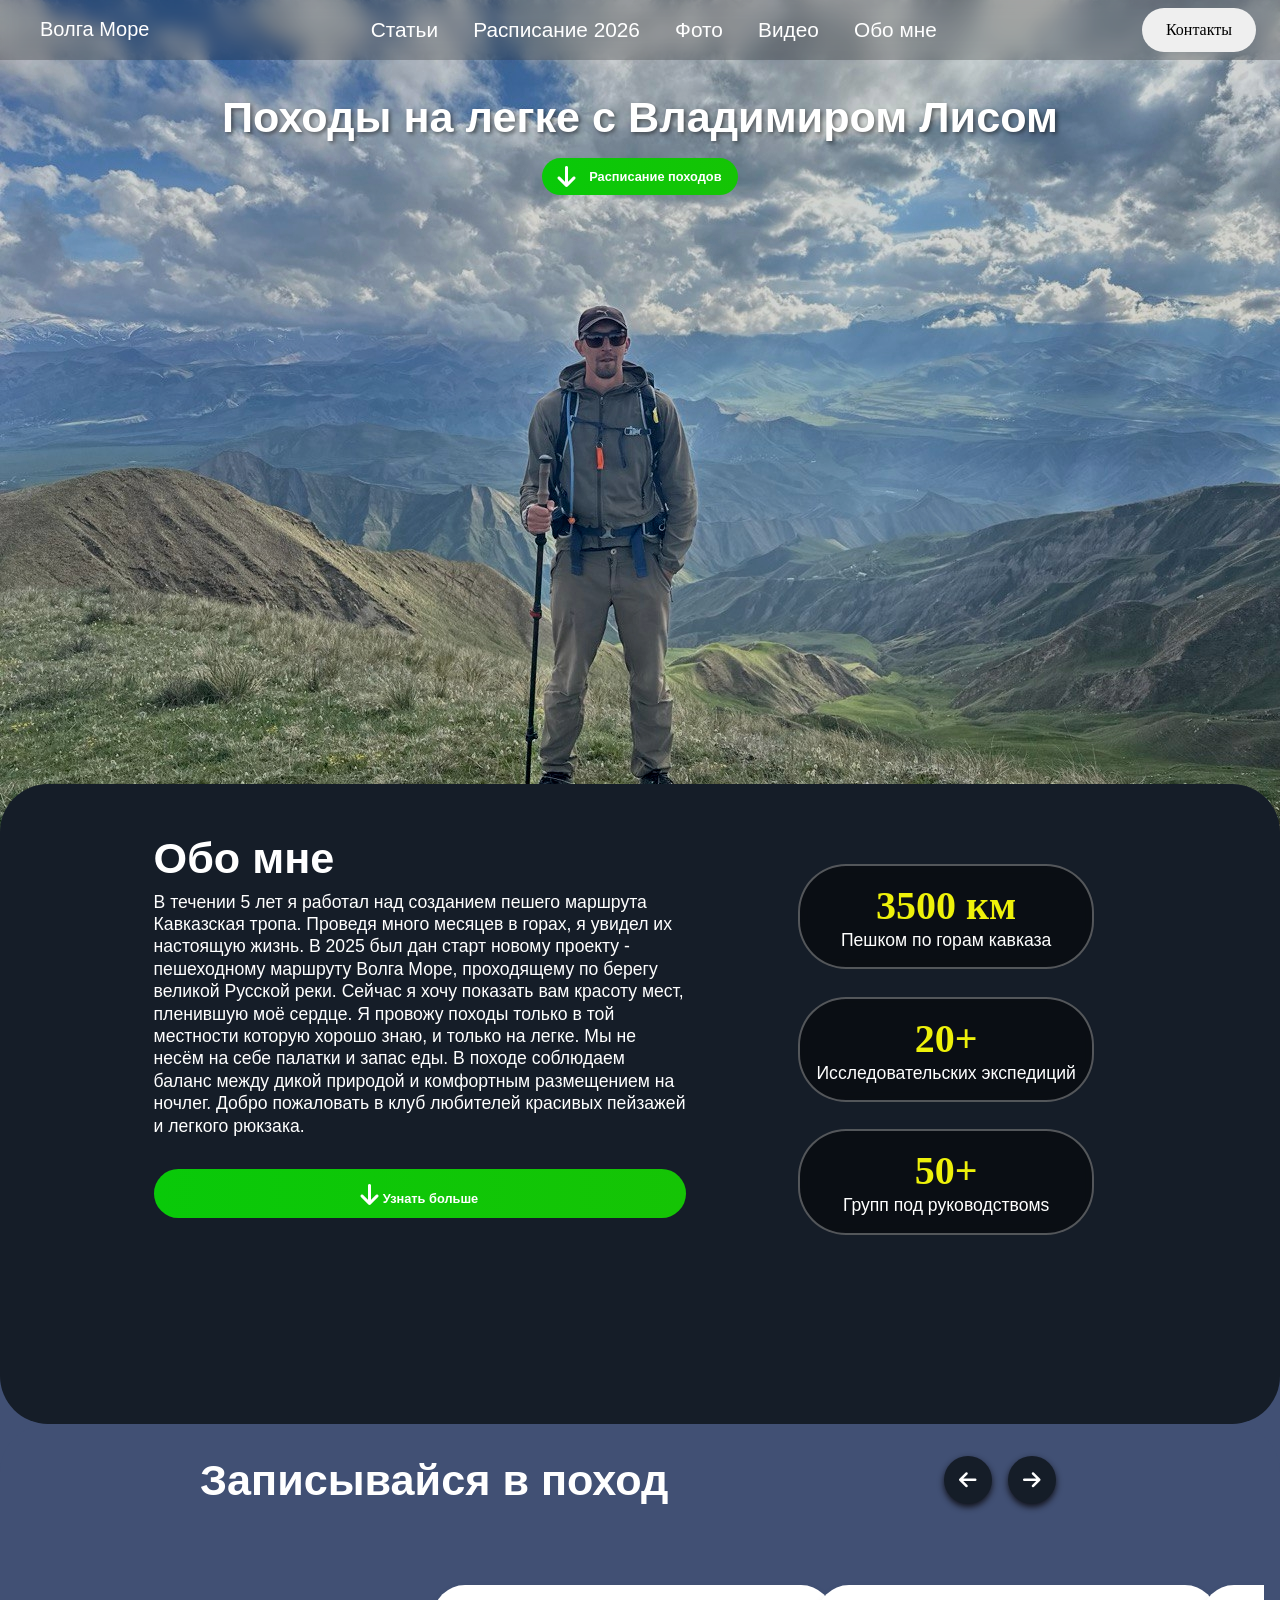
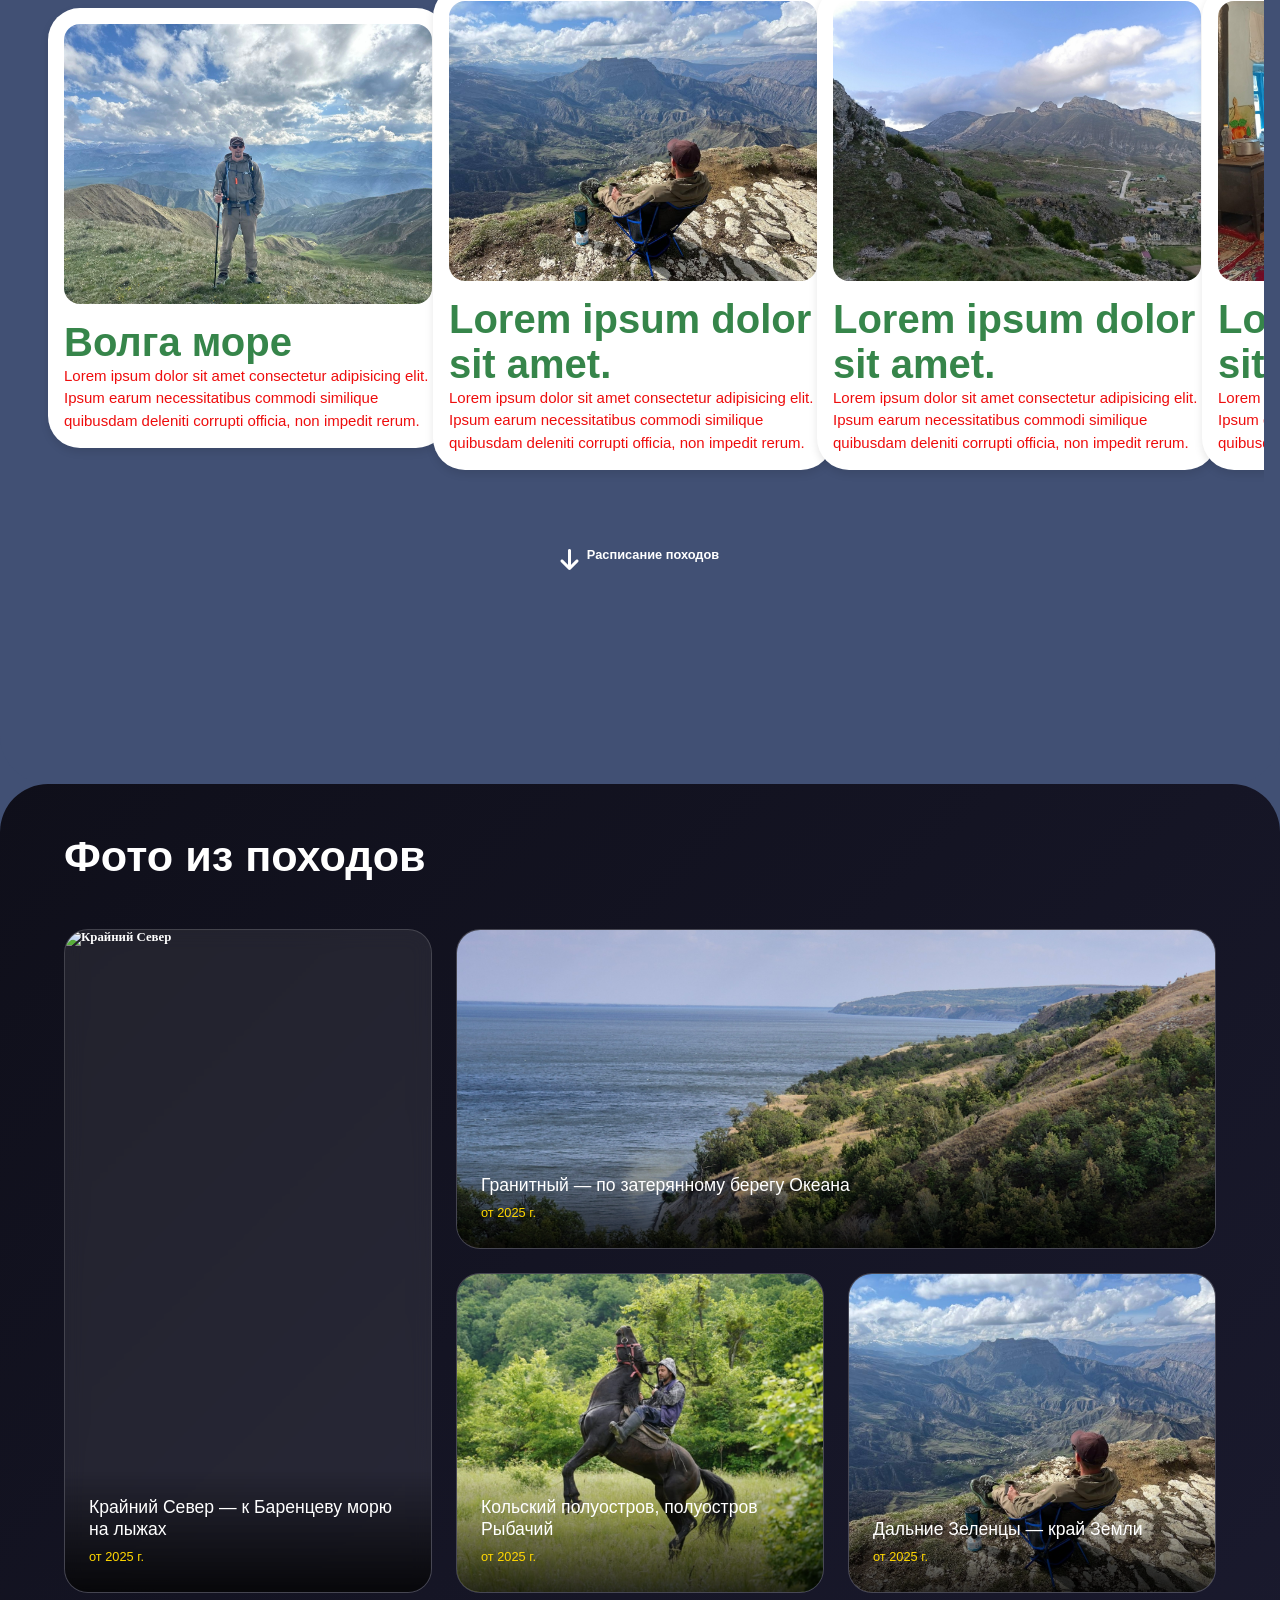
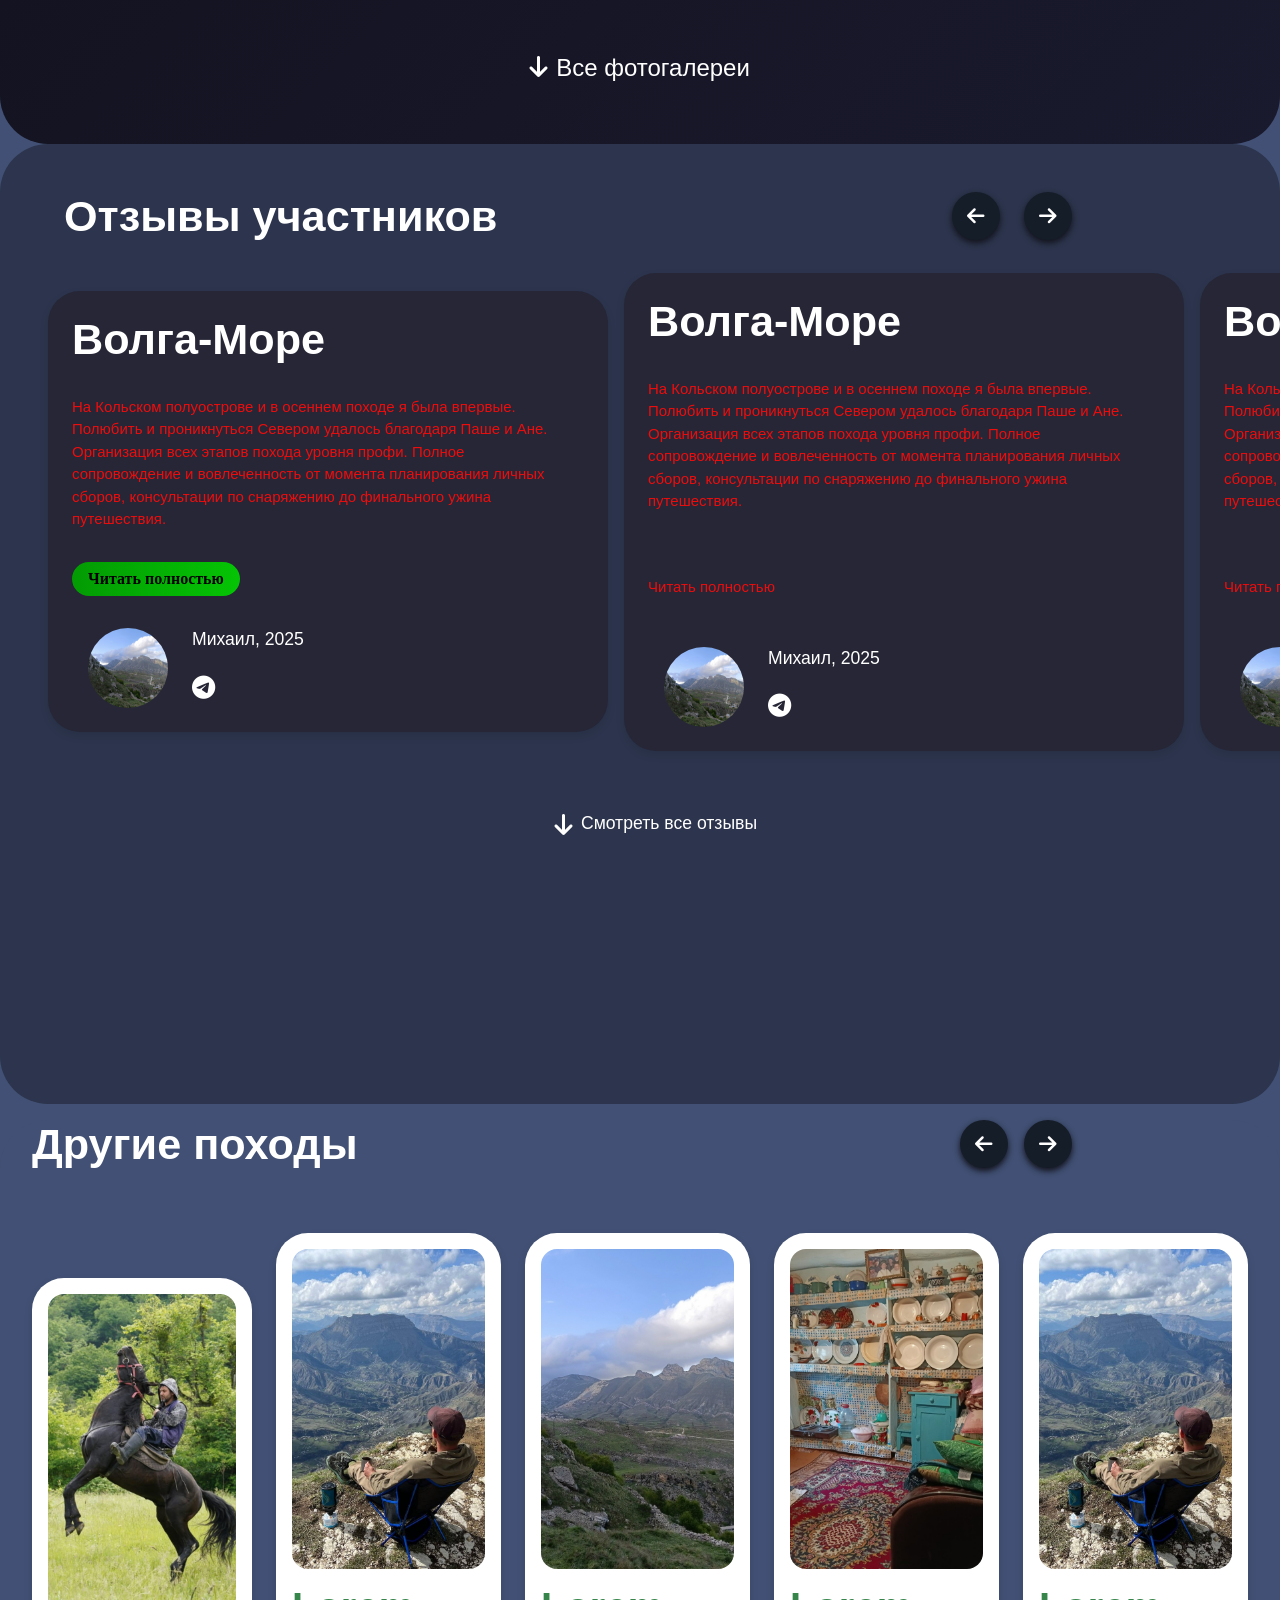
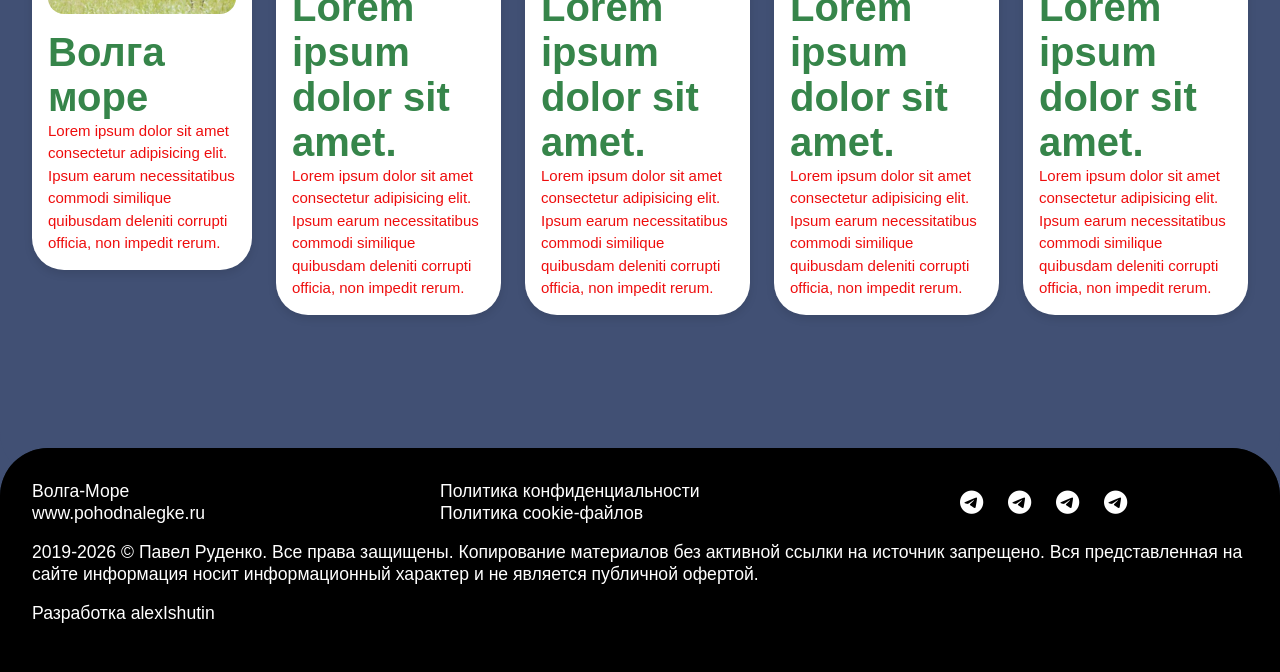
==== index.html @ 6262cf72 "Update index.html" ====
<!DOCTYPE html>
<html lang="en">
<head>
    <meta charset="UTF-8">
    <meta name="viewport" content="width=device-width, initial-scale=1.0">
    <title>VolgaMore</title>
    
    
    <link rel="stylesheet" href="./stile.css">
    
    <link rel="stylesheet" href="https://cdnjs.cloudflare.com/ajax/libs/font-awesome/6.0.0/css/all.min.css">
   
</head>

<div id="header-placeholder"></div>

<body>


<main>

    <section id="topDescription" class="topDescription">

        <div class="topDescription-container">

            <img src="fotoForOne/first.jpg" alt="">

            <div class="info-box">

                <div class="text">
                    <h1>Походы на легке с Владимиром Лисом</h1>
                </div>

                <div class="btn-group">

                     <div class="btn">
                        <i class="fa-solid fa-arrow-down"></i>
                        <a href="/schedule.html">Расписание походов </a>

                    </div>

                </div>

            </div>

        </div>
    </section>

    <section id="shortAbout" class="shortAbout">

        <div class="shortAbout-container">

            <div class="info-box">

                <div class="text1">
                    <h1>Обо мне</h1>
                    <h3>В течении  5 лет я  работал  над созданием пешего маршрута Кавказская тропа.
                    Проведя много месяцев в горах, я увидел их настоящую жизнь.
                    В 2025 был дан старт новому проекту - пешеходному маршруту  Волга  Море, проходящему по берегу великой  Русской реки. 
                    Сейчас я хочу  показать вам красоту мест,  пленившую  моё сердце.
                    Я провожу походы только в той местности которую хорошо знаю, и только на легке. Мы не несём на себе палатки и запас еды. В походе  соблюдаем баланс между дикой природой и комфортным размещением на ночлег.
                    Добро пожаловать в клуб любителей  красивых пейзажей и легкого рюкзака.
                    </h3>
                </div>

                <div class="btn">
                        <a href="/aboutSection/aboutBig.html"><i class="fa-solid fa-arrow-down"></i>
                        Узнать больше</a>
                </div>

            </div>

            <div class="grid">

                <div class="grid-card">
                    <span>3500 км</span>
                    <h3>Пешком по горам кавказа</h3>
                </div>

                <div class="grid-card">
                    <span>20+</span>
                    <h3>Исследовательских экспедиций</h3>
                </div>

                <div class="grid-card">
                    <span>50+</span>
                    <h3>Групп под руководствомs</h3>
                </div>

            </div>
  
        </div>

    </section>

   <section id="videoCarousel" class="videoCarousel">
    
        <div class="carousel-header">

            <div class="text1">
                <h1>Записывайся в поход</h1>
            </div>
            
            <div class="carousel-buttons">
                <i id="scrollLeft" class="fa-solid fa-arrow-left"></i>
                <i id="scrollRight" class="fa-solid fa-arrow-right"></i>
            </div>

        </div>

        <ul class="videoCarousel-container">

            <li class="card" onclick="window.location.href='volgaMore.html'">
            <div class="img">
                <img src="/fotoForOne/first.jpg" alt="img" draggable="false">
            </div>
            <h2>Волга море</h2>
            <p>Lorem ipsum dolor sit amet consectetur adipisicing elit. Ipsum earum necessitatibus commodi similique quibusdam deleniti corrupti officia, non impedit rerum.</p>
            </li>

            <li class="card">
                <div class="img">
                    <img src="/video/two.jpg" alt="img" draggable="false">
                </div>
                <h2>Lorem ipsum dolor sit amet.</h2>
                <p>Lorem ipsum dolor sit amet consectetur adipisicing elit. Ipsum earum necessitatibus commodi similique quibusdam deleniti corrupti officia, non impedit rerum.</p>
            </li>

            <li class="card">
                <div class="img">
                    <img src="/video/three.jpg" alt="img" draggable="false">
                </div>
                <h2>Lorem ipsum dolor sit amet.</h2>
                <p>Lorem ipsum dolor sit amet consectetur adipisicing elit. Ipsum earum necessitatibus commodi similique quibusdam deleniti corrupti officia, non impedit rerum.</p>
            </li>

            <li class="card">
                <div class="img">
                    <img src="/video/fore.jpg" alt="img" draggable="false">
                </div>
                <h2>Lorem ipsum dolor sit amet.</h2>
                <p>Lorem ipsum dolor sit amet consectetur adipisicing elit. Ipsum earum necessitatibus commodi similique quibusdam deleniti corrupti officia, non impedit rerum.</p>
            </li>

            <li class="card">
                <div class="img">
                    <img src="/video/five.jpg" alt="img" draggable="false">
                </div>
                <h2>Lorem ipsum dolor sit amet.</h2>
                <p>Lorem ipsum dolor sit amet consectetur adipisicing elit. Ipsum earum necessitatibus commodi similique quibusdam deleniti corrupti officia, non impedit rerum.</p>
            </li>
        </ul>

        <div class="btn2-container">
            <div class="btn2">
                <i class="fa-solid fa-arrow-down"></i>
                <a href="/schedule.html">Расписание походов</a>
            </div>
        </div>
    </section>

    <!-- Секция Фото из походов -->
    <section class="photo-gallery">

        <div class="gallery-container">

     
        <h1 class="gallery-title">Фото из походов</h1>
        
        
        <div class="gallery-grid">
            
            <!-- Карточка 1 - большая (2x2) -->
            <div class="gallery-card">
                <a href="/fotoSection/fotoMain/derbent/index.html" class="card-link">
                    <div class="gallery-image">
                        <img src="/volgaMore/reference/1.jpg" alt="Крайний Север">
                        <div class="gallery-overlay">
                            <span class="gallery-year">2025</span>
                        </div>
                    </div>
                </a>
                <div class="gallery-info">
                    <h3>Крайний Север — к Баренцеву морю на лыжах</h3>
                    <p>от 2025 г.</p>
                </div>

            </div>

            <!-- Карточка 2 -->
            <div class="gallery-card">
                <div class="gallery-image">
                    <img src="/volgaMore/reference/20250818_160119.jpg" alt="Гранитный берег">
                    <div class="gallery-overlay">
                        <span class="gallery-year">2025</span>
                    </div>
                </div>
                <div class="gallery-info">
                    <h3>Гранитный — по затерянному берегу Океана</h3>
                    <p>от 2025 г.</p>
                </div>
            </div>

            <!-- Карточка 3 -->
            <div class="gallery-card">
                <div class="gallery-image">
                    <img src="/video/one.jpg" alt="Кольский полуостров">
                    <div class="gallery-overlay">
                        <span class="gallery-year">2025</span>
                    </div>
                </div>
                <div class="gallery-info">
                    <h3>Кольский полуостров, полуостров Рыбачий</h3>
                    <p>от 2025 г.</p>
                </div>
            </div>

            <!-- Карточка 4 -->
            <div class="gallery-card">
                <div class="gallery-image">
                    <img src="/video/two.jpg" alt="Дальние Зеленцы">
                    <div class="gallery-overlay">
                        <span class="gallery-year">2025</span>
                    </div>
                </div>
                <div class="gallery-info">
                    <h3>Дальние Зеленцы — край Земли</h3>
                    <p>от 2025 г.</p>
                </div>
            </div>

        </div>

        
            <a href="/fotoSection/fotoMain.html" class="btn2">
                <i  class="fa-solid fa-arrow-down"></i>
                Все фотогалереи
            </a>
        

        </div>
    </section>

    <section id="opinionCarousel" class="opinionCarousel">

    <div class="carousel-header">

        <div class="text1">
            <h1>Отзывы участников</h1>
        </div>

        <div class="carousel-buttons">
            <i id="scrollLeftOpinion" class="fa-solid fa-arrow-left"></i>
            <i id="scrollRightOpinion" class="fa-solid fa-arrow-right"></i>
        </div>
        
    </div>

    <ul class="opinionCarousel-container">

        <li class="card-Opinion">

            <div class="opinion">

                <h1>Волга-Море</h1>

                <p>На Кольском полуострове и в осеннем походе я была впервые. Полюбить и проникнуться Севером удалось благодаря Паше и Ане. Организация всех этапов похода уровня профи. Полное сопровождение и вовлеченность от момента планирования личных сборов, консультации по снаряжению до финального ужина путешествия.</p>
                
                <div class="button-wrapper" style="pointer-events: auto;"> 

                <button class="buttonOpinion" id="buttonOpinion1"><h4>Читать полностью</h4></button>
                    </div>
            </div>
            <div class="avatarDiskr">
                <img class="avatar" src="/video/three.jpg" alt="Отзыв 3" draggable="false">
                
                <div class="diskr">
                    <h3>Михаил, 2025</h3>
                    <i class="fa-brands fa-telegram"></i>
                </div>
            </div>
        </li>
        <li class="card-Opinion">
            <div class="opinion">
                <h1>Волга-Море</h1>
                <p>На Кольском полуострове и в осеннем походе я была впервые. Полюбить и проникнуться Севером удалось благодаря Паше и Ане. Организация всех этапов похода уровня профи. Полное сопровождение и вовлеченность от момента планирования личных сборов, консультации по снаряжению до финального ужина путешествия.</p>
                <p>Читать полностью</p>
            </div>
            <div class="avatarDiskr">
                <img class="avatar" src="/video/three.jpg" alt="Отзыв 3" draggable="false">
                
                <div class="diskr">
                    <h3>Михаил, 2025</h3>
                    <i class="fa-brands fa-telegram"></i>
                </div>
            </div>
        </li>
        <li class="card-Opinion">
            <div class="opinion">
                <h1>Волга-Море</h1>
                <p>На Кольском полуострове и в осеннем походе я была впервые. Полюбить и проникнуться Севером удалось благодаря Паше и Ане. Организация всех этапов похода уровня профи. Полное сопровождение и вовлеченность от момента планирования личных сборов, консультации по снаряжению до финального ужина путешествия.</p>
                <p>Читать полностью</p>
            </div>
            <div class="avatarDiskr">
                <img class="avatar" src="/video/three.jpg" alt="Отзыв 3" draggable="false">
                
                <div class="diskr">
                    <h3>Михаил, 2025</h3>
                    <i class="fa-brands fa-telegram"></i>
                </div>
            </div>
        </li>
        <li class="card-Opinion">
            <div class="opinion">
                <h1>Волга-Море</h1>
                <p>На Кольском полуострове и в осеннем походе я была впервые. Полюбить и проникнуться Севером удалось благодаря Паше и Ане. Организация всех этапов похода уровня профи. Полное сопровождение и вовлеченность от момента планирования личных сборов, консультации по снаряжению до финального ужина путешествия.</p>
                <p>Читать полностью</p>
            </div>
            <div class="avatarDiskr">
                <img class="avatar" src="/video/three.jpg" alt="Отзыв 3" draggable="false">
                
                <div class="diskr">
                    <h3>Михаил, 2025</h3>
                    <i class="fa-brands fa-telegram"></i>
                </div>
            </div>
        </li>
        <li class="card-Opinion">
            <div class="opinion">
                <h1>Волга-Море</h1>
                <p>На Кольском полуострове и в осеннем походе я была впервые. Полюбить и проникнуться Севером удалось благодаря Паше и Ане. Организация всех этапов похода уровня профи. Полное сопровождение и вовлеченность от момента планирования личных сборов, консультации по снаряжению до финального ужина путешествия.</p>
                <p>Читать полностью</p>
            </div>
            <div class="avatarDiskr">
                <img class="avatar" src="/video/three.jpg" alt="Отзыв 3" draggable="false">
                
                <div class="diskr">
                    <h3>Михаил, 2025</h3>
                    <i class="fa-brands fa-telegram"></i>
                </div>
            </div>
        </li>

    </ul>

            <div class="btn2">
                <i class="fa-solid fa-arrow-down"></i>
                <h3>Смотреть все отзывы</h3>
            </div>

    </section>

    <section id="video-Carousel" class="video-Carousel">
    
        <div class="carousel-header">

            <div class="text1">
                <h1>Другие походы</h1>
            </div>
            
            <div class="carousel-buttons">
                <i id="scrollLeftThird" class="fa-solid fa-arrow-left"></i>
                <i id="scrollRightThird" class="fa-solid fa-arrow-right"></i>
            </div>

        </div>

        <ul class="video-Carousel-container">

            <li class="card-Third" onclick="window.location.href='volgaMore.html'">
            <div class="img">
                <img src="/video/one.jpg" alt="img" draggable="false">
            </div>
            <h2>Волга море</h2>
            <p>Lorem ipsum dolor sit amet consectetur adipisicing elit. Ipsum earum necessitatibus commodi similique quibusdam deleniti corrupti officia, non impedit rerum.</p>
            </li>

            <li class="card-Third">
                <div class="img">
                    <img src="/video/two.jpg" alt="img" draggable="false">
                </div>
                <h2>Lorem ipsum dolor sit amet.</h2>
                <p>Lorem ipsum dolor sit amet consectetur adipisicing elit. Ipsum earum necessitatibus commodi similique quibusdam deleniti corrupti officia, non impedit rerum.</p>
            </li>

            <li class="card-Third">
                <div class="img">
                    <img src="/video/three.jpg" alt="img" draggable="false">
                </div>
                <h2>Lorem ipsum dolor sit amet.</h2>
                <p>Lorem ipsum dolor sit amet consectetur adipisicing elit. Ipsum earum necessitatibus commodi similique quibusdam deleniti corrupti officia, non impedit rerum.</p>
            </li>

            <li class="card-Third">
                <div class="img">
                    <img src="/video/fore.jpg" alt="img" draggable="false">
                </div>
                <h2>Lorem ipsum dolor sit amet.</h2>
                <p>Lorem ipsum dolor sit amet consectetur adipisicing elit. Ipsum earum necessitatibus commodi similique quibusdam deleniti corrupti officia, non impedit rerum.</p>
            </li>

            <li class="card-Third">
                <div class="img">
                    <img src="/video/five.jpg" alt="img" draggable="false">
                </div>
                <h2>Lorem ipsum dolor sit amet.</h2>
                <p>Lorem ipsum dolor sit amet consectetur adipisicing elit. Ipsum earum necessitatibus commodi similique quibusdam deleniti corrupti officia, non impedit rerum.</p>
            </li>
        </ul>

       
    </section>

   
   
   
   
    <div id="footer-placeholder"></div>


</main>



    
  



<dialog id="enrolOpinionDialog1" class="opinion-dialog">

    <div class="dialogOpinion-content">

        <button class="closeDialog" id="closeDialog1">✕</button>
        <h2>На Кольском полуострове и в осеннем походе я была впервые. Полюбить и проникнуться Севером удалось благодаря Паше и Ане. Организация всех этапов похода уровня профи. Полное сопровождение и вовлеченность от момента планирования личных сборов, консультации по снаряжению до финального ужина путешествия.</h2>
   
    </div>

</dialog>


<dialog id="enrolOpinionDialog2" class="opinion-dialog">

    <div class="dialogOpinion-content">
        <button class="closeDialog" id="closeDialog">✕</button>
        <h2>Полный текст второго отзыва. Отличный поход, прекрасные виды, опытные проводники.</h2>
    
    </div>

</dialog>

<script src="/js/script.js" defer></script>
<script src="/js/header.js" defer></script>
<script src="/js/footer-loader.js" defer></script>
            
</body>
</html>
---- stile.css ----
@import "./elements/header/header.css";
@import "./elements/runStrok/runStrips.css";
@import "./elements/footer/footer.css";





@import "./styles/videoCarousel.css";
@import "./styles/about.css";
@import "./styles/respons.css";
@import "./styles/header.css";
@import "./styles/navForPoxod.css";
@import "./styles/contactFormSection.css";
@import "./styles/fotoFromBento.css";
@import "./styles/footer.css";
@import "./styles/opinion.css";
@import "./styles/video-carousel.css";
@import "./styles/schedule/schedule.css";
@import "./styles/schedule/discription.css";
@import "./styles/roors/root.css";


@import "./videoSection/videoMain.css";



@import "./fotoSection/fotoStylesMain.css";
@import "./fotoSection/forGeneralFotoAlbom.css";











*{
    margin: 0;
    padding: 0;
    box-sizing: border-box;
    font-family: 'Poppins';
    text-decoration: none;
    scroll-behavior: smooth;
    list-style: none;
    
    
}


html{
     height: 100%;
}

body{
    height: 100%;
    display: flex;
    flex-direction: column;
    min-height: 100vh;
    background-color: rgb(65, 80, 116);
}



section{
   
    min-height: 50rem;
    width: 100%;
    position: relative;
    

    
}

.topDescription {
    display: flex;
    align-items: center;
    justify-content: center;
    padding: 0;
    margin: 0;
    position: relative;
    width: 100%;
    height: 100vh; /* Make section full viewport height */
     z-index: 1;

}

.topDescription .topDescription-container {
    display: flex;
    align-items: center;
    justify-content: center;
    position: relative;
    width: 100%;
    height: 100%; /* Take full height of parent */
}

.topDescription-container img {
    width: 100%;
    height: 90%;
    object-fit: cover; /* Cover entire area without distortion */
    display: block;
    margin-top: -10rem;
    filter: brightness(0.8) contrast(1.1); /* Darker with slightly more contrast */
}

.info-box {
    position: absolute;
    top: 15%; /* Center vertically */
    left: 50%;
    transform: translate(-50%, -50%); /* Perfect centering */
    text-align: center;
    z-index: 10;
    width: 100%;
    padding: 2rem;
}

.info-box .text h1 {
    margin-bottom: 1rem;
    text-shadow: 2px 2px 4px rgba(0, 0, 0, 0.5);
}

.btn-group {
    display: flex;
    justify-content: center;
    gap: 1rem;
}







@media (maxwidth: 360px) {
    
    .section{
    max-height: 30rem;
    width: 100%;
    color: blueviolet;
    
}
}
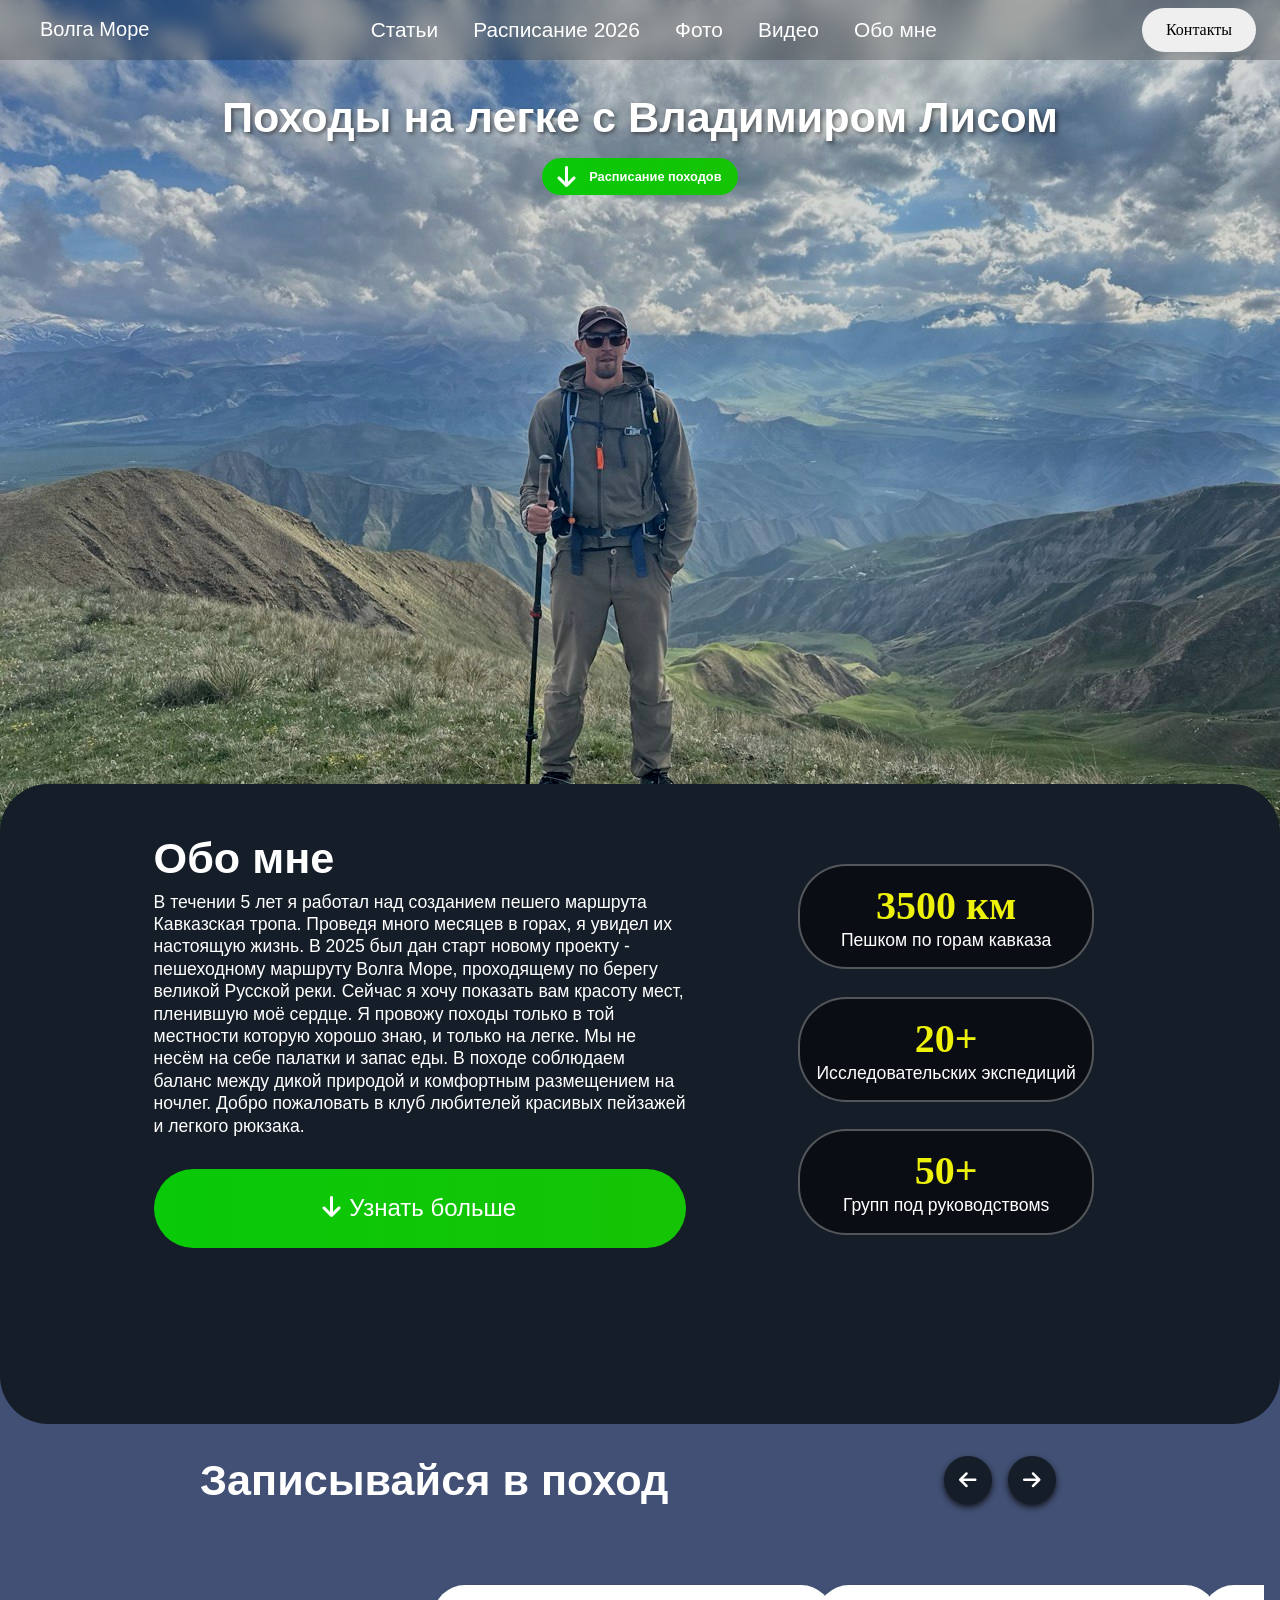
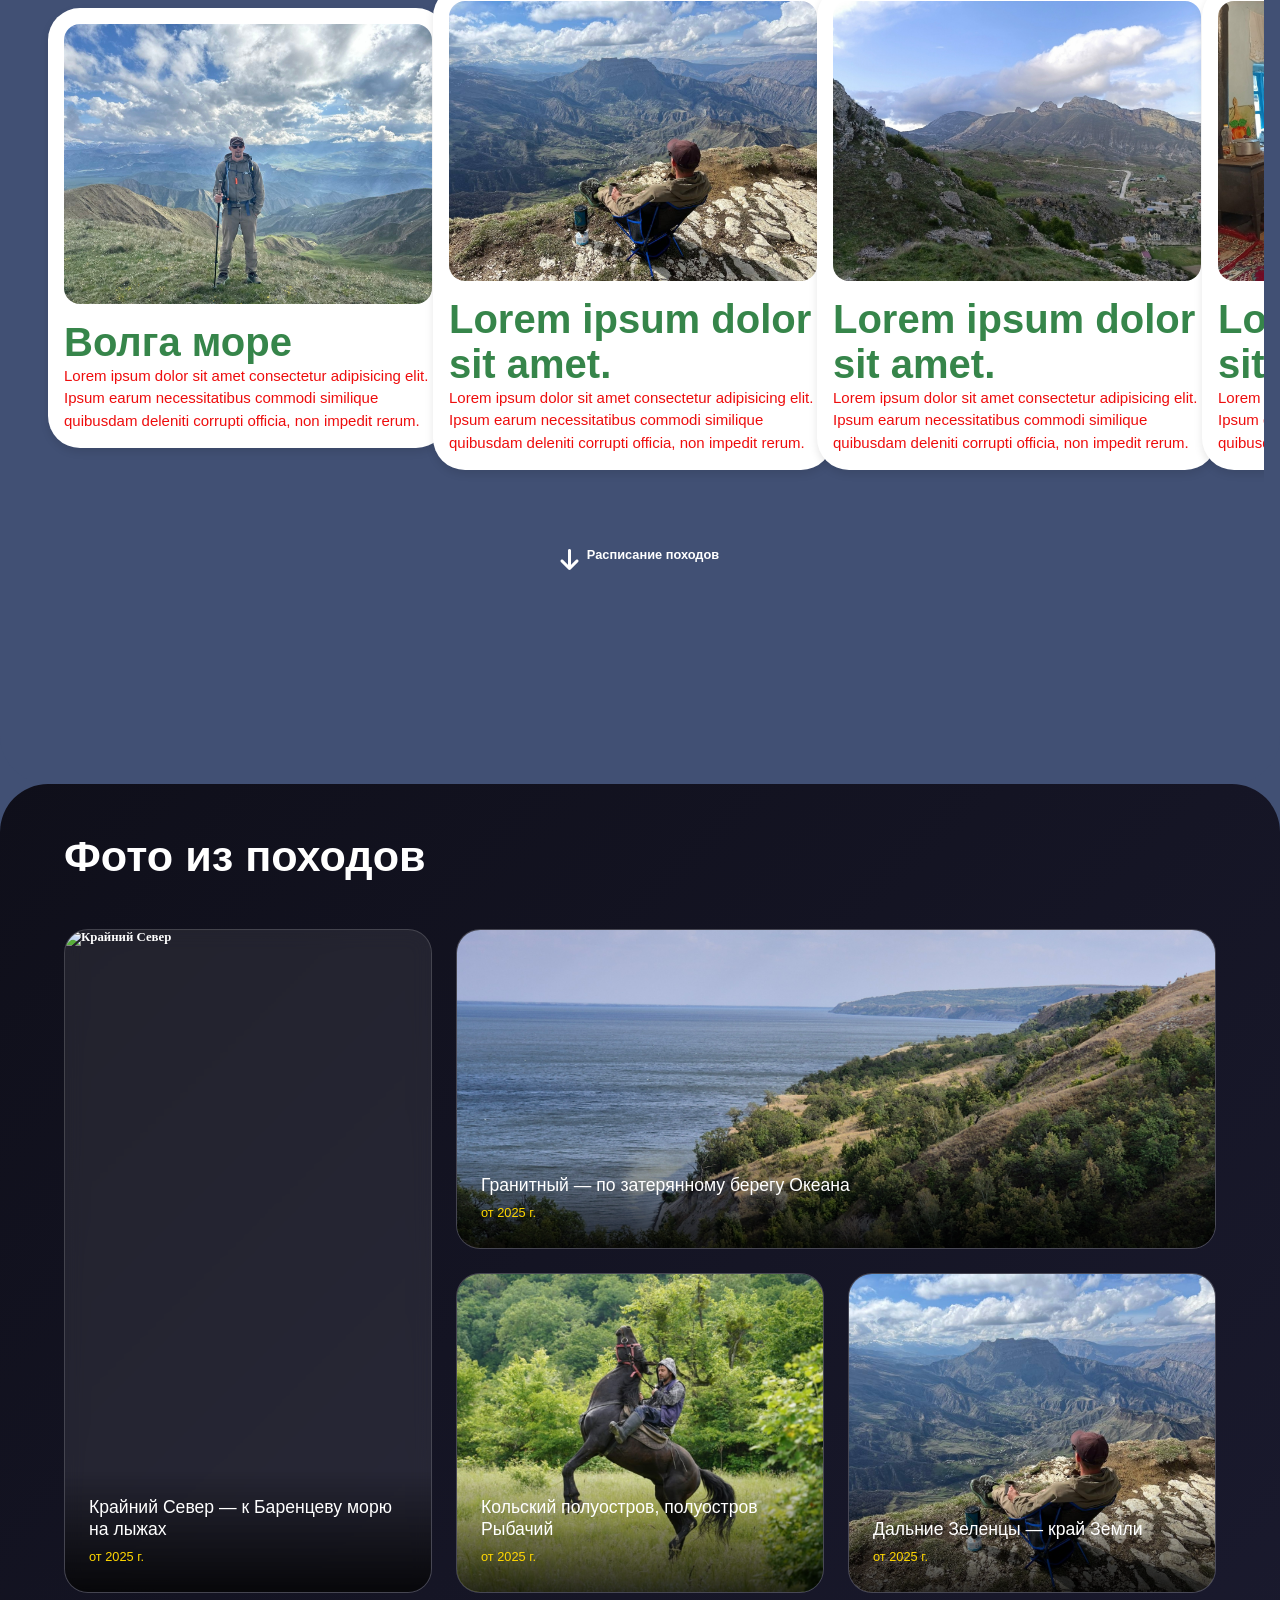
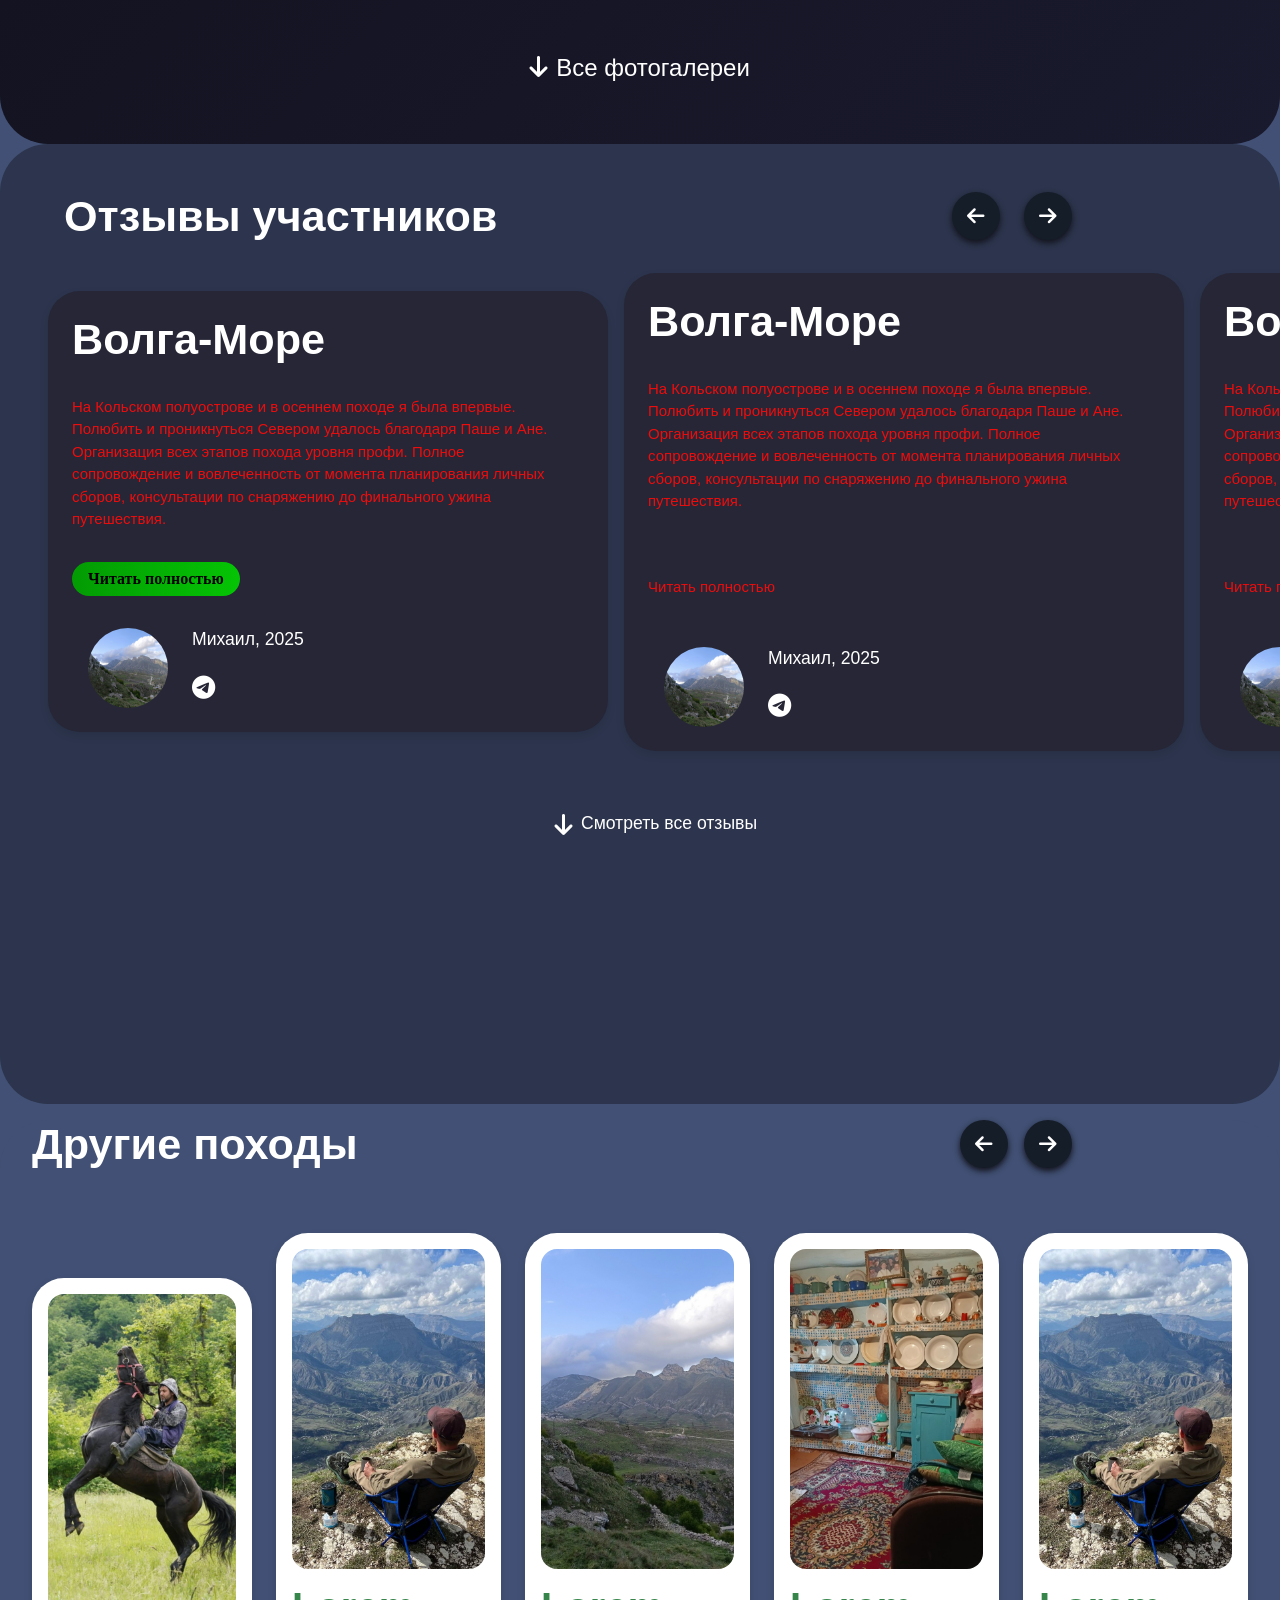
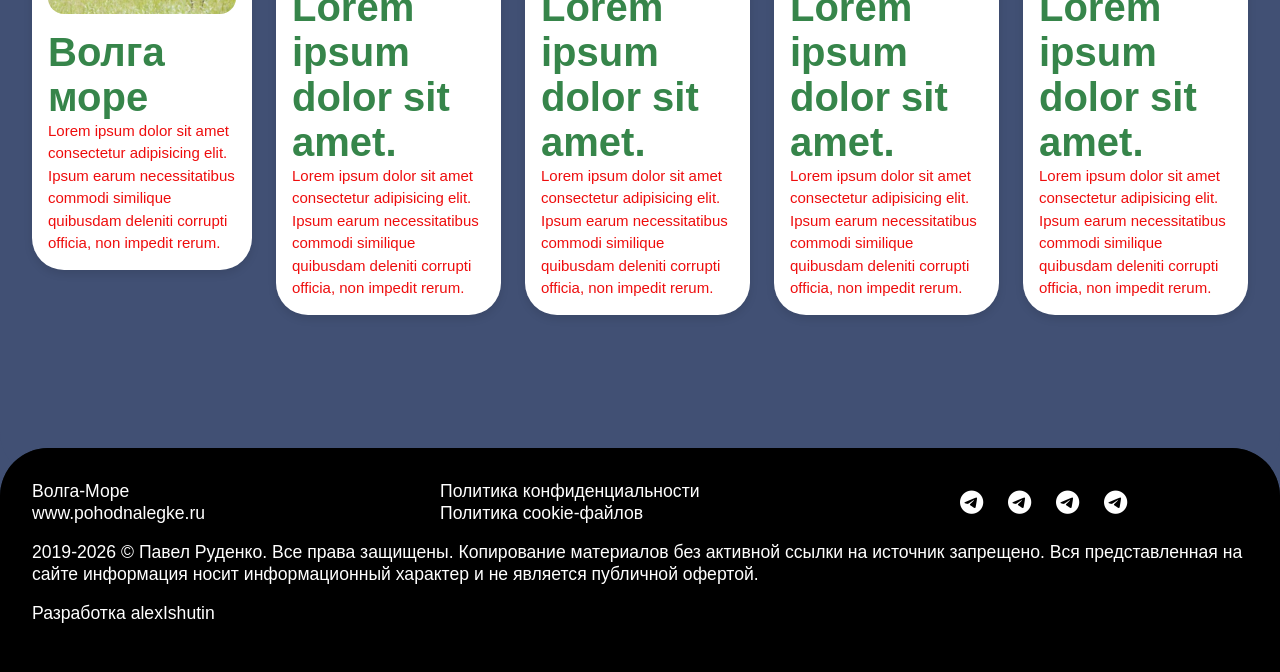
==== commit 03fd5174: "Update index.html" ====
--- a/index.html
+++ b/index.html
@@ -64,7 +64,7 @@
                 </div>
 
                 <div class="btn">
-                        <a href="/aboutSection/aboutBig.html"><i class="fa-solid fa-arrow-down"></i>
+                        <a href="./fotoSection/fotoMain.html" class="btn2"><i class="fa-solid fa-arrow-down"></i>
                         Узнать больше</a>
                 </div>
 
@@ -232,7 +232,7 @@
         </div>
 
         
-            <a href="/fotoSection/fotoMain.html" class="btn2">
+            <a href="./fotoSection/fotoMain.html" class="btn2">
                 <i  class="fa-solid fa-arrow-down"></i>
                 Все фотогалереи
             </a>
@@ -449,9 +449,9 @@
 
 </dialog>
 
-<script src="/js/script.js" defer></script>
-<script src="/js/header.js" defer></script>
-<script src="/js/footer-loader.js" defer></script>
+<script src="./js/script.js" defer></script>
+<script src="./js/header.js" defer></script>
+<script src="./js/footer-loader.js" defer></script>
             
 </body>
 </html>
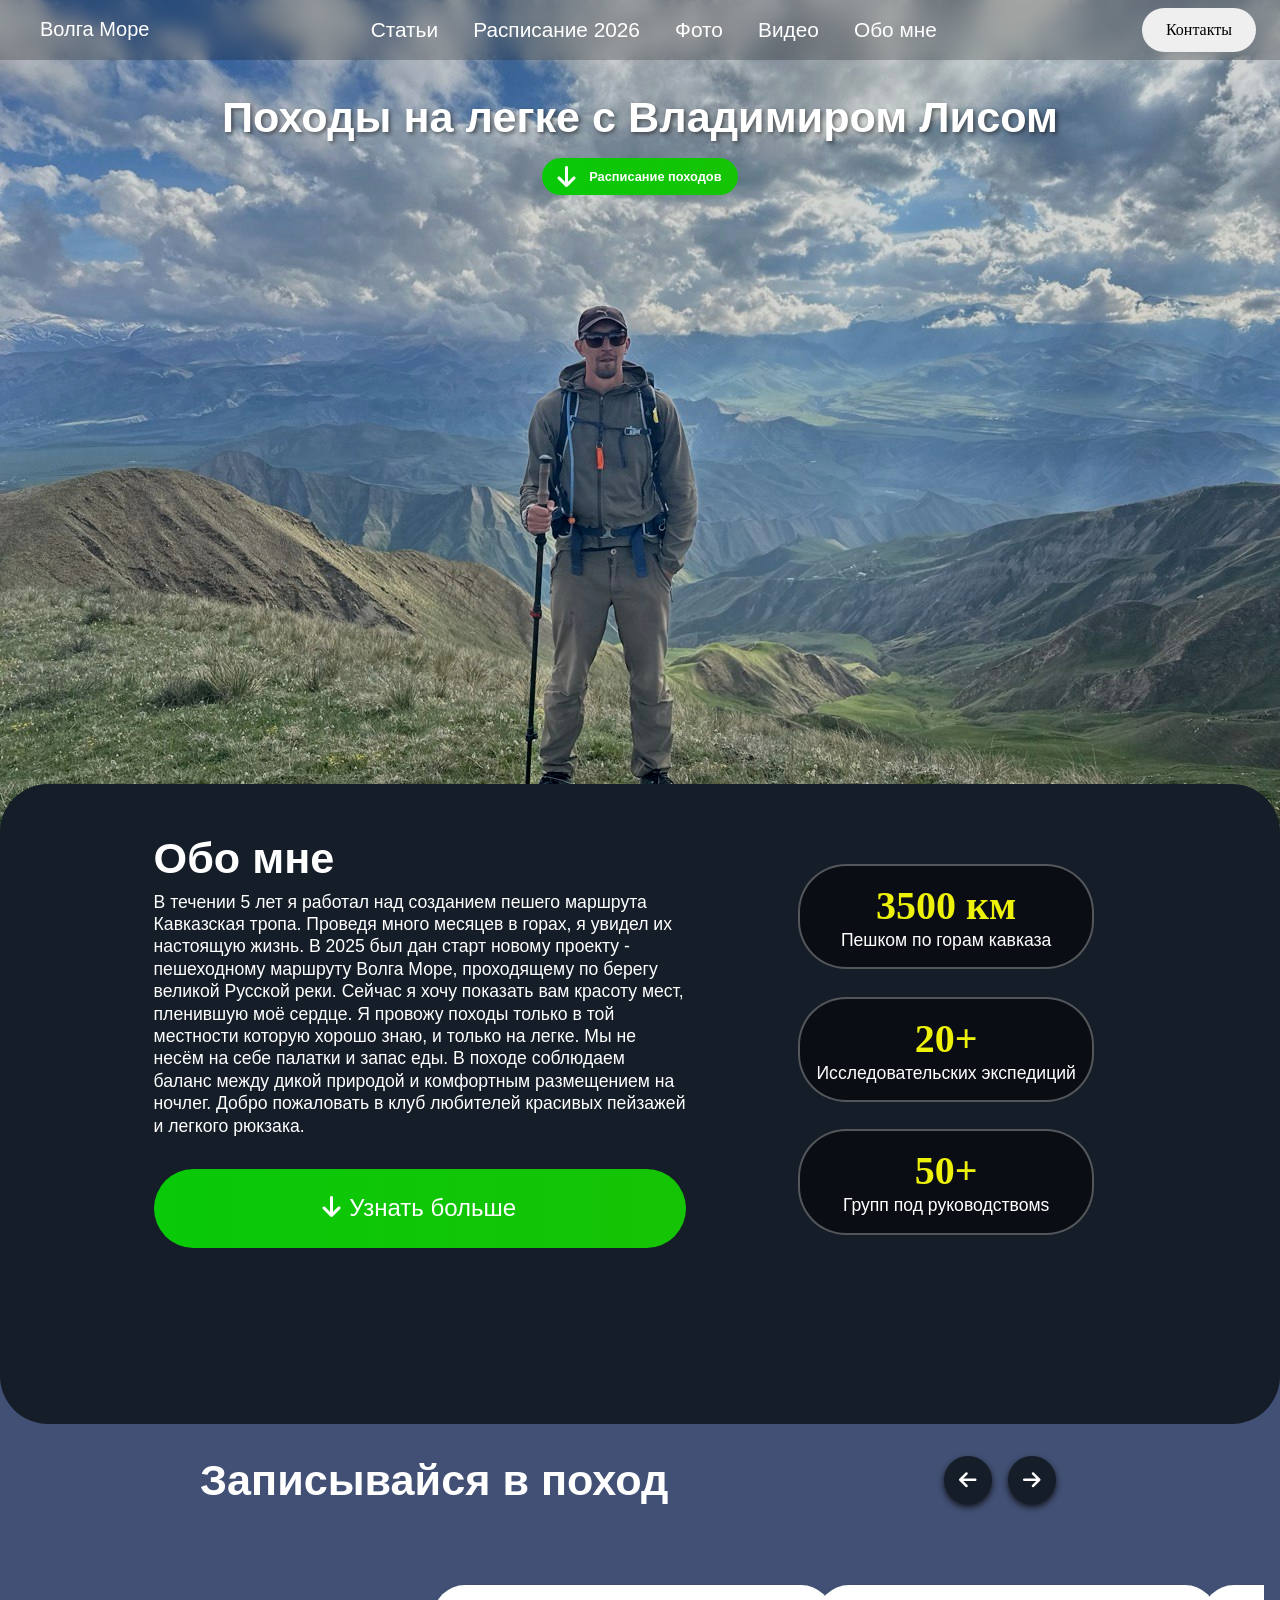
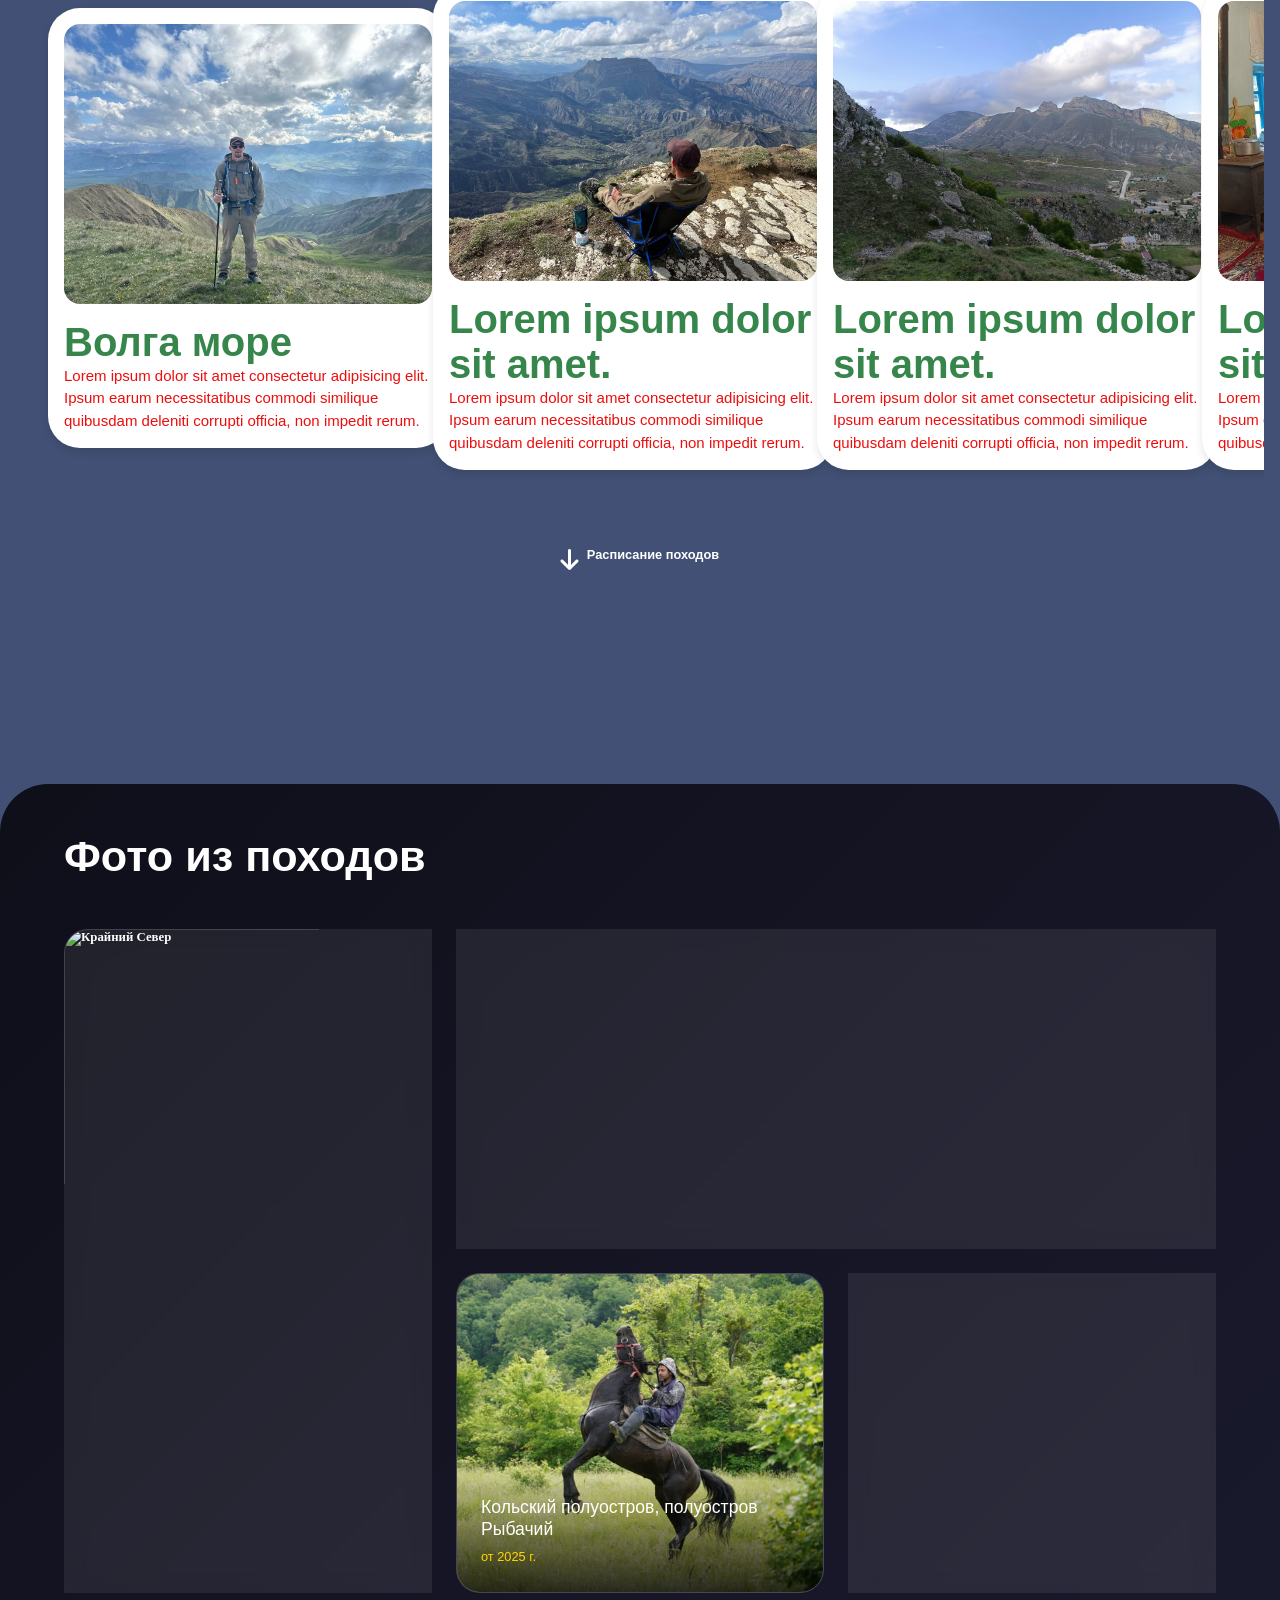
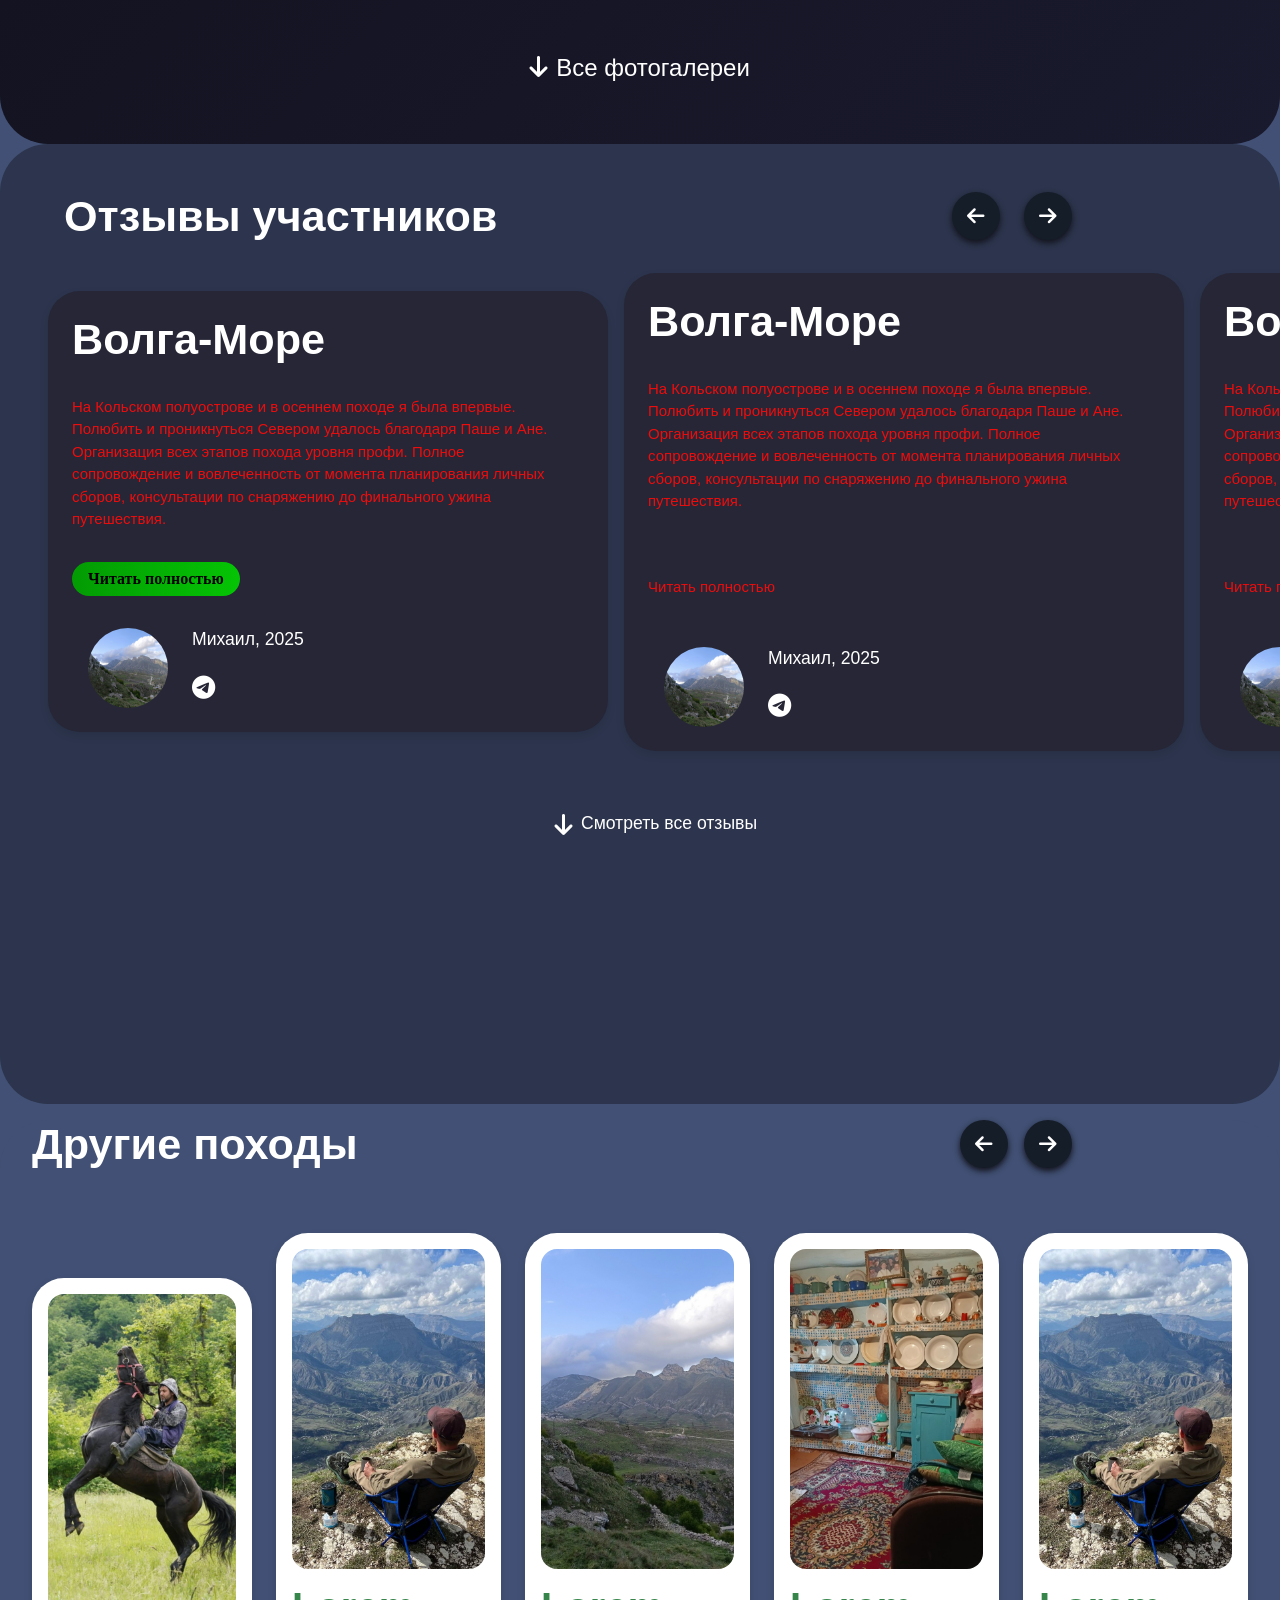
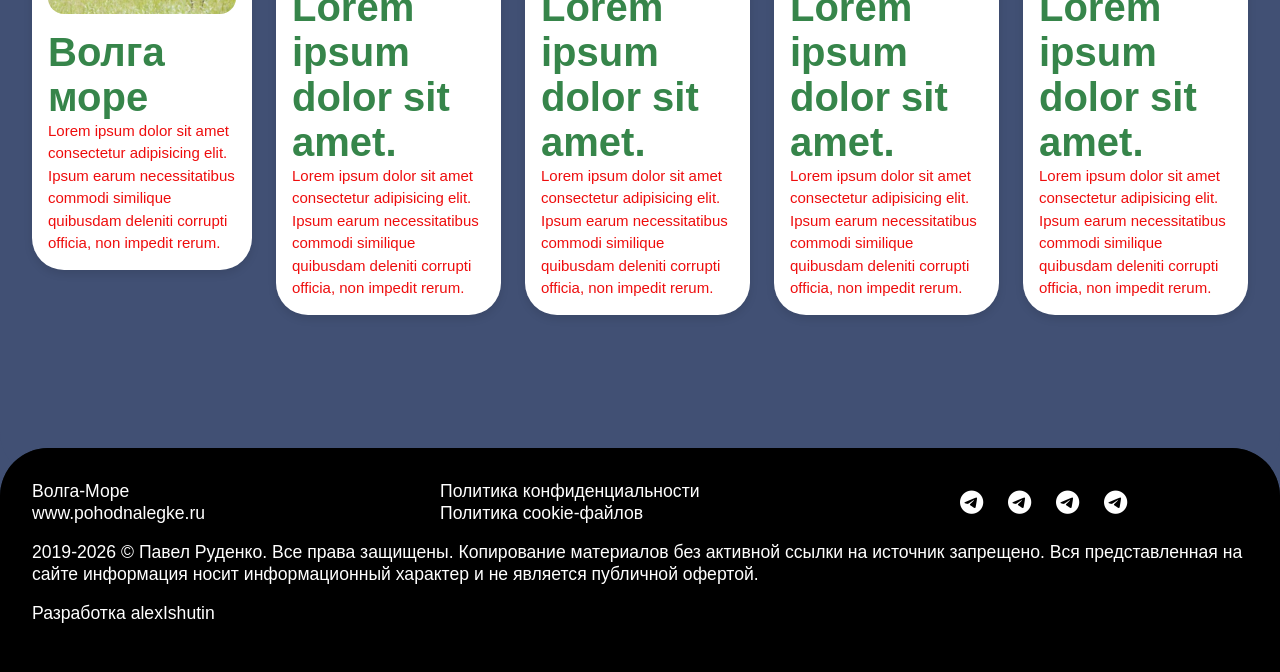
==== commit ed66af3e: "Update index.html" ====
--- a/index.html
+++ b/index.html
@@ -33,9 +33,9 @@
 
                 <div class="btn-group">
 
-                     <div class="btn">
+                    <div class="btn">
                         <i class="fa-solid fa-arrow-down"></i>
-                        <a href="/schedule.html">Расписание походов </a>
+                        <a href="./schedule.html">Расписание походов </a>
 
                     </div>
 
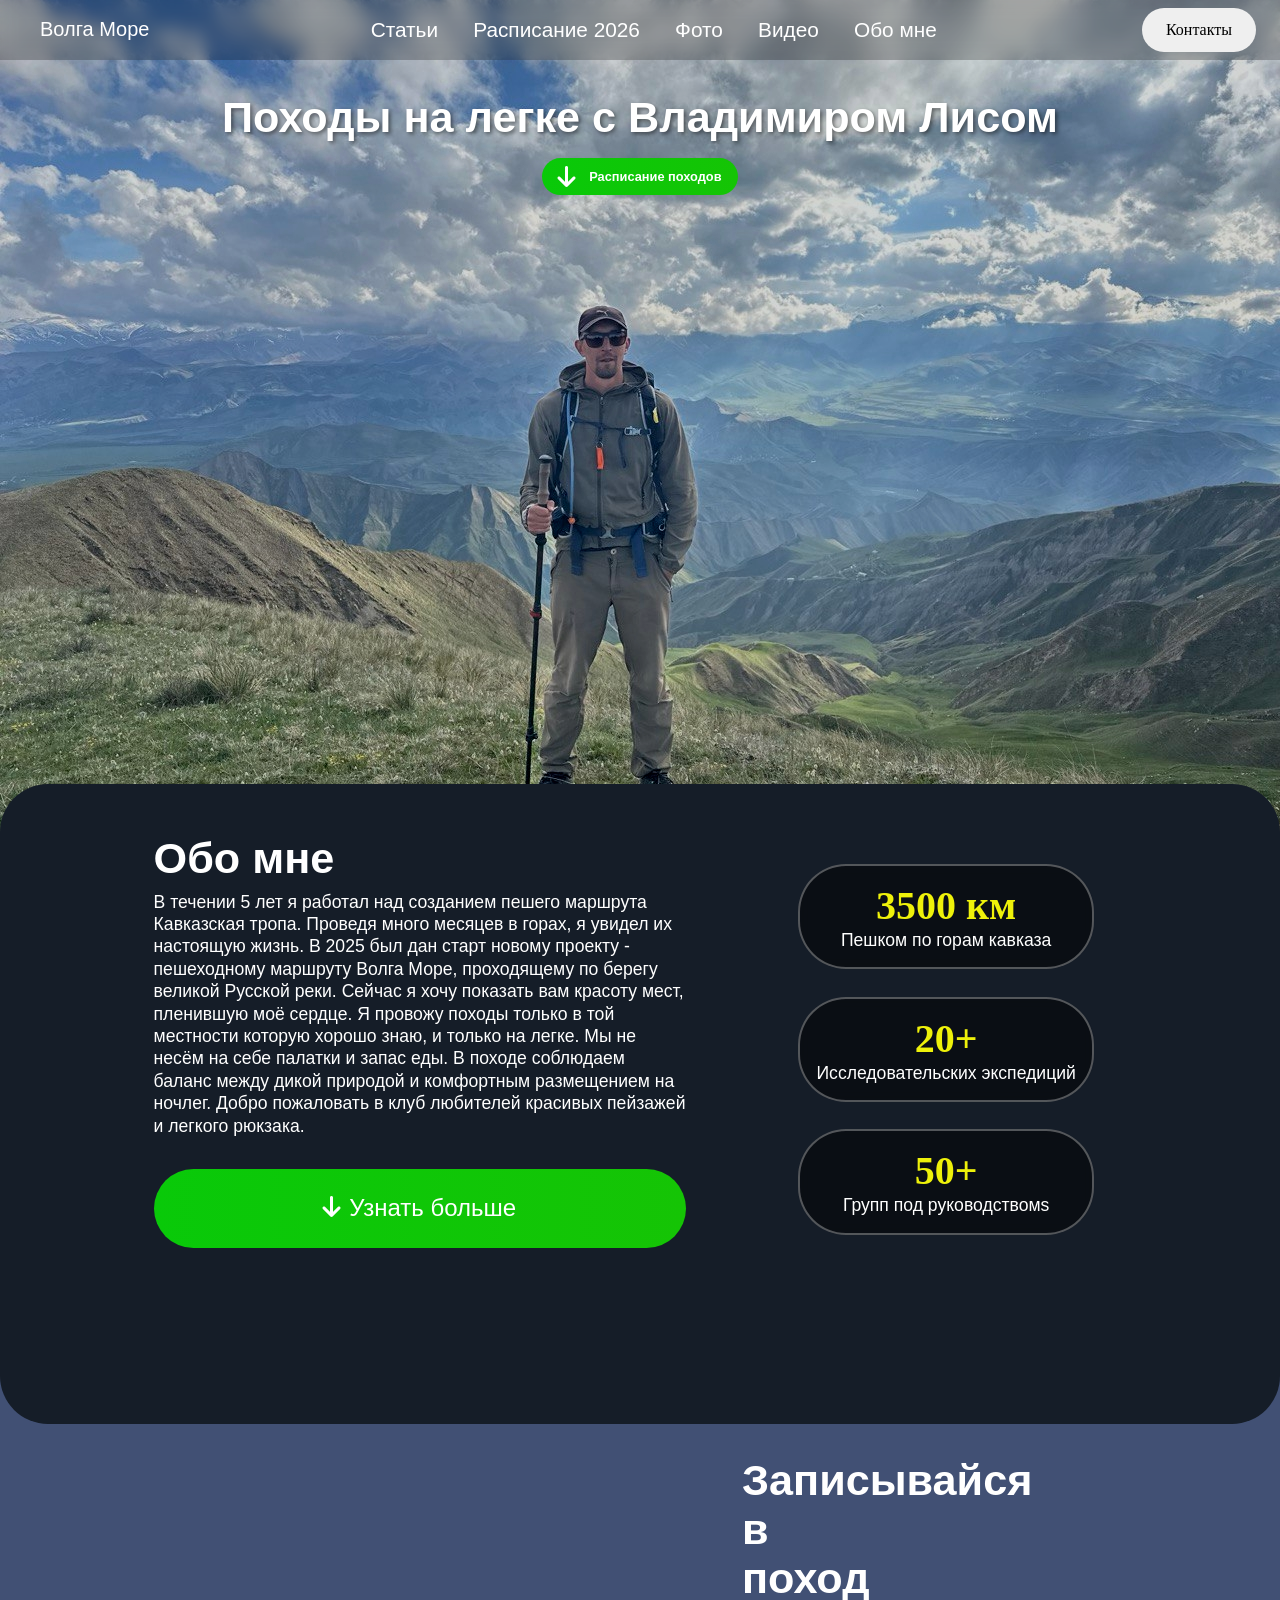
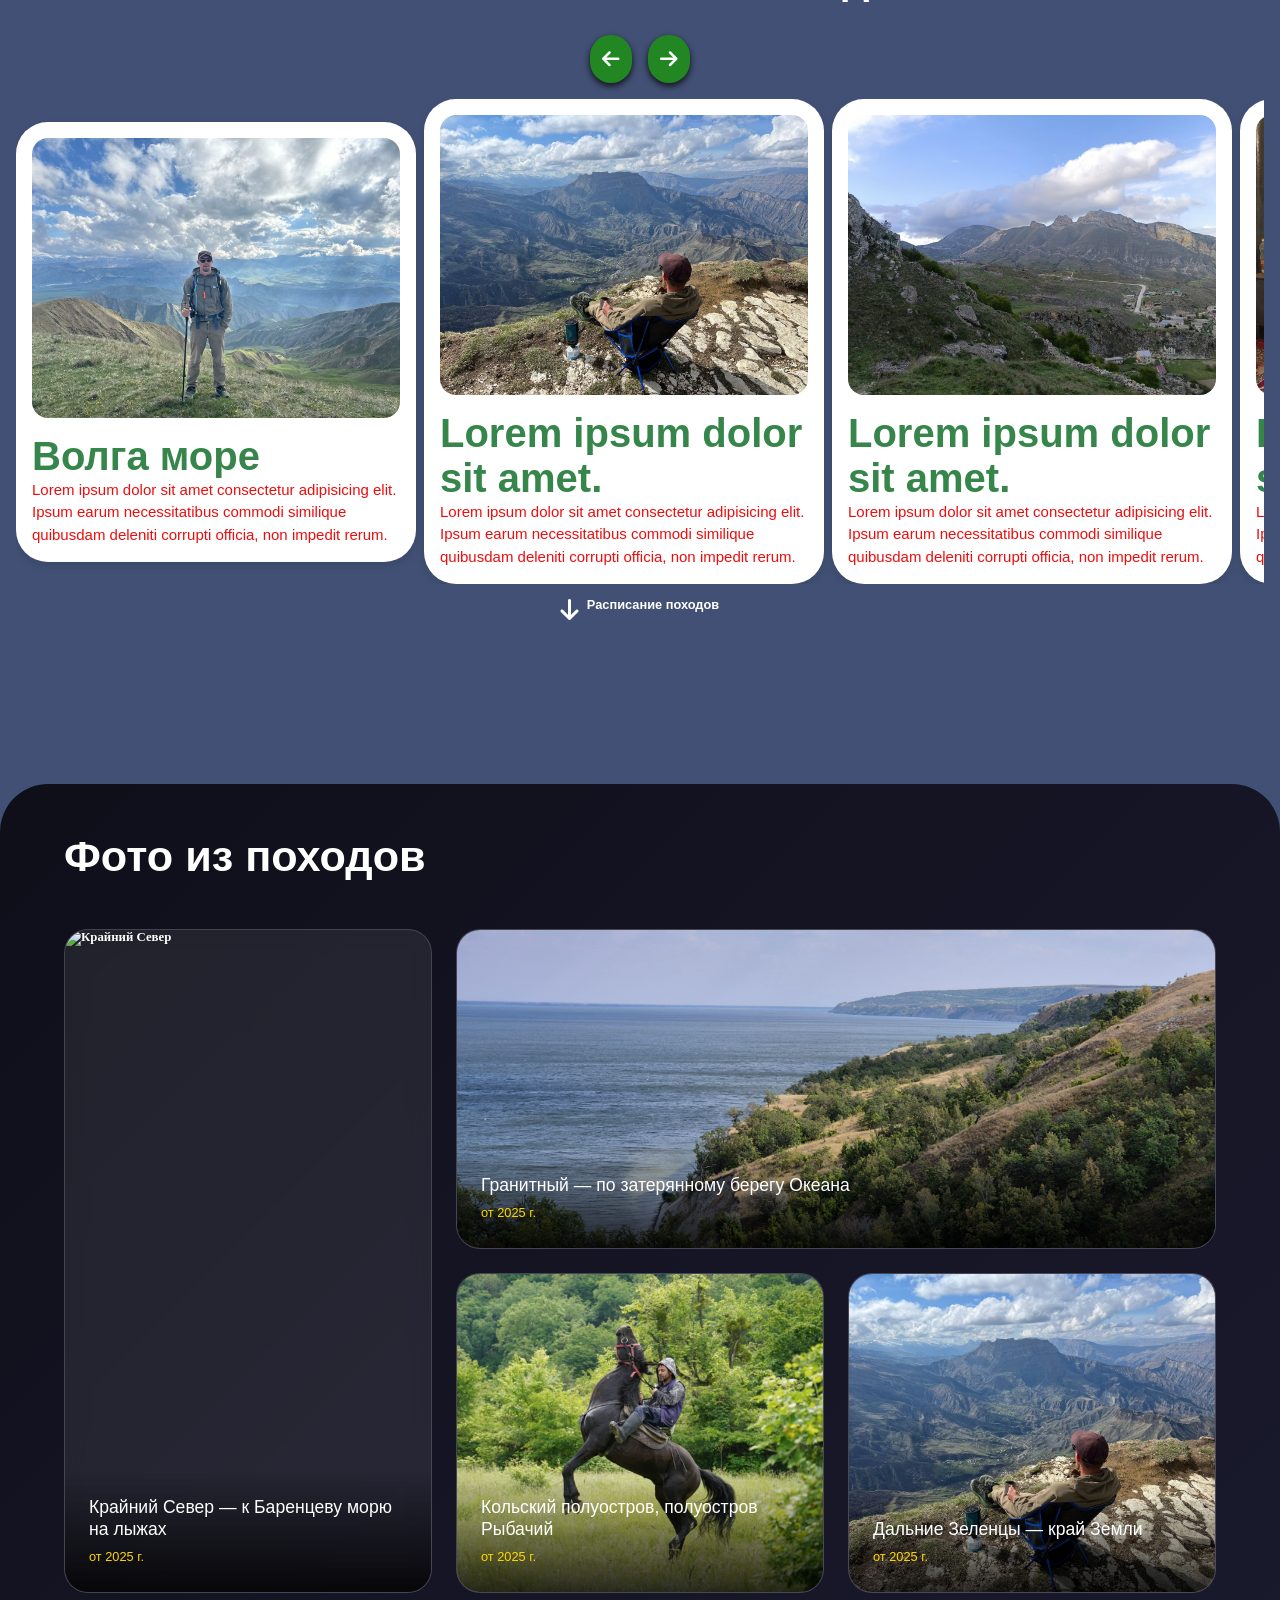
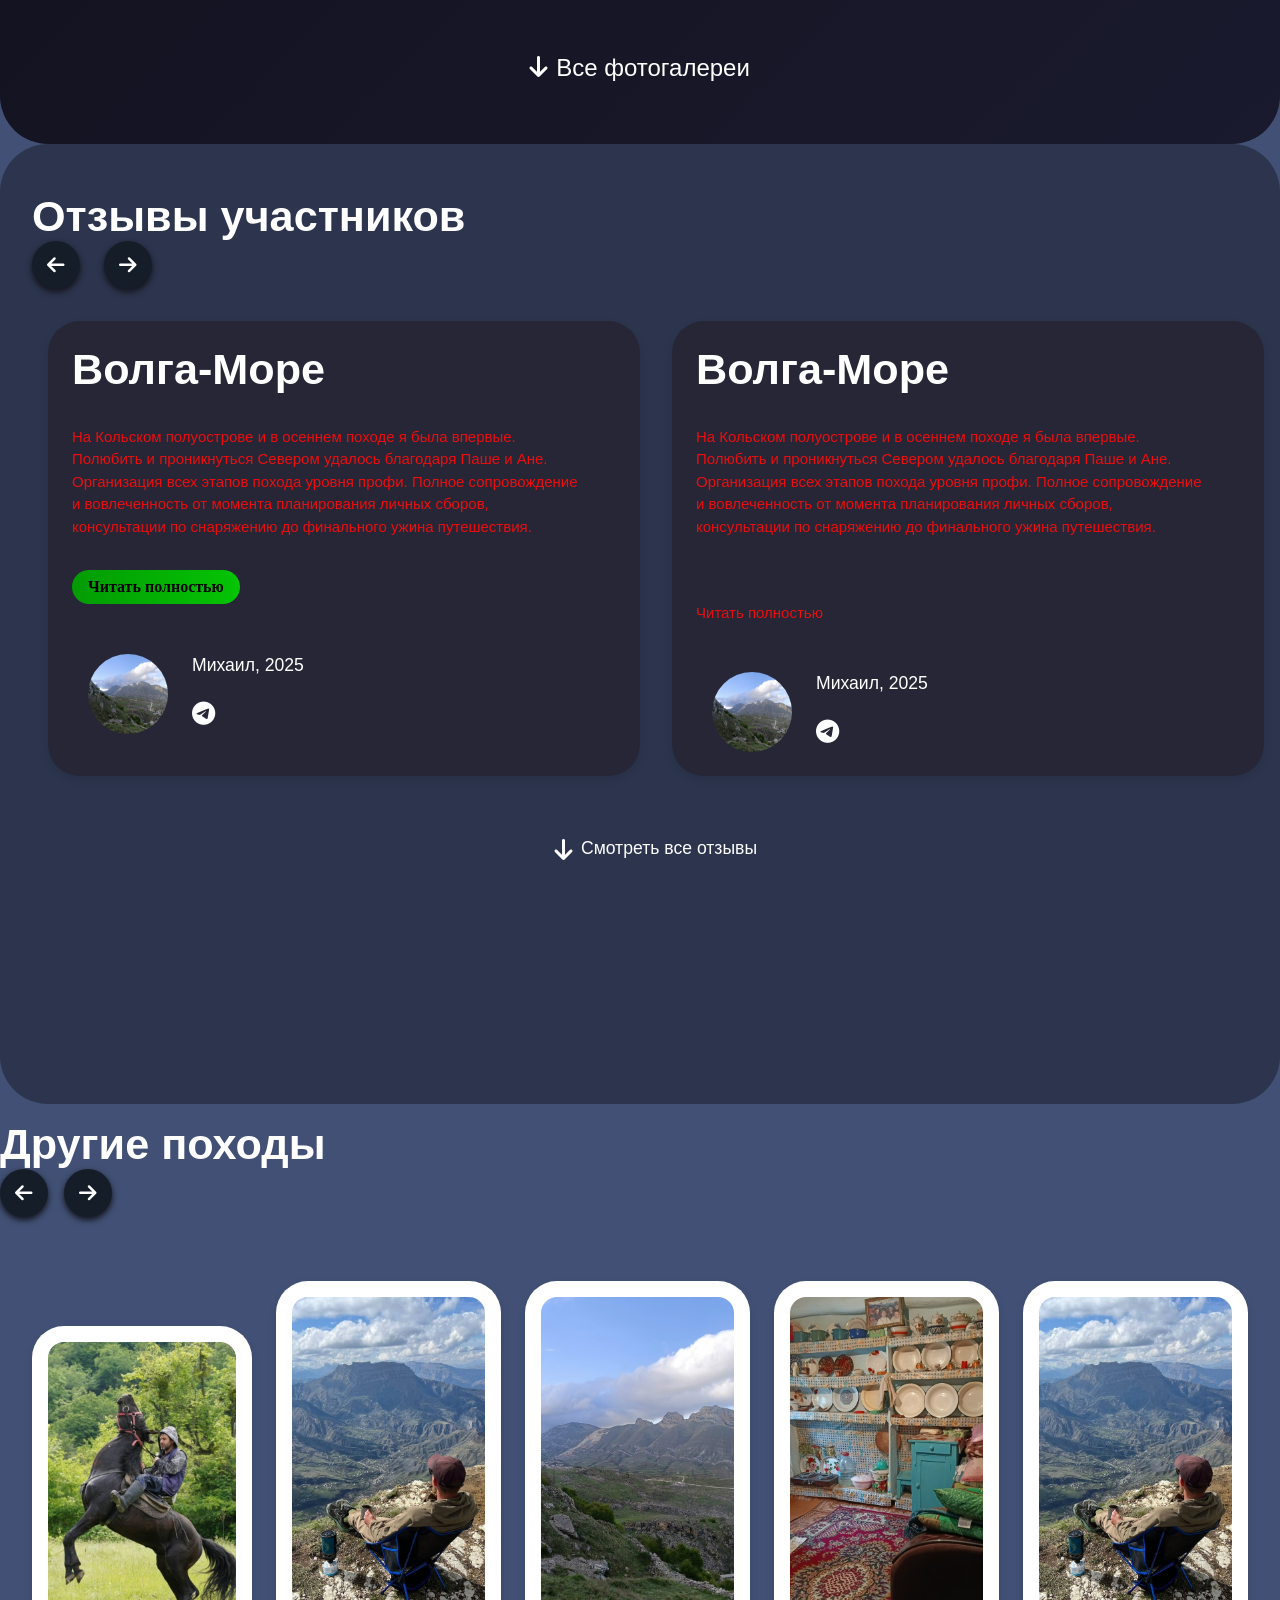
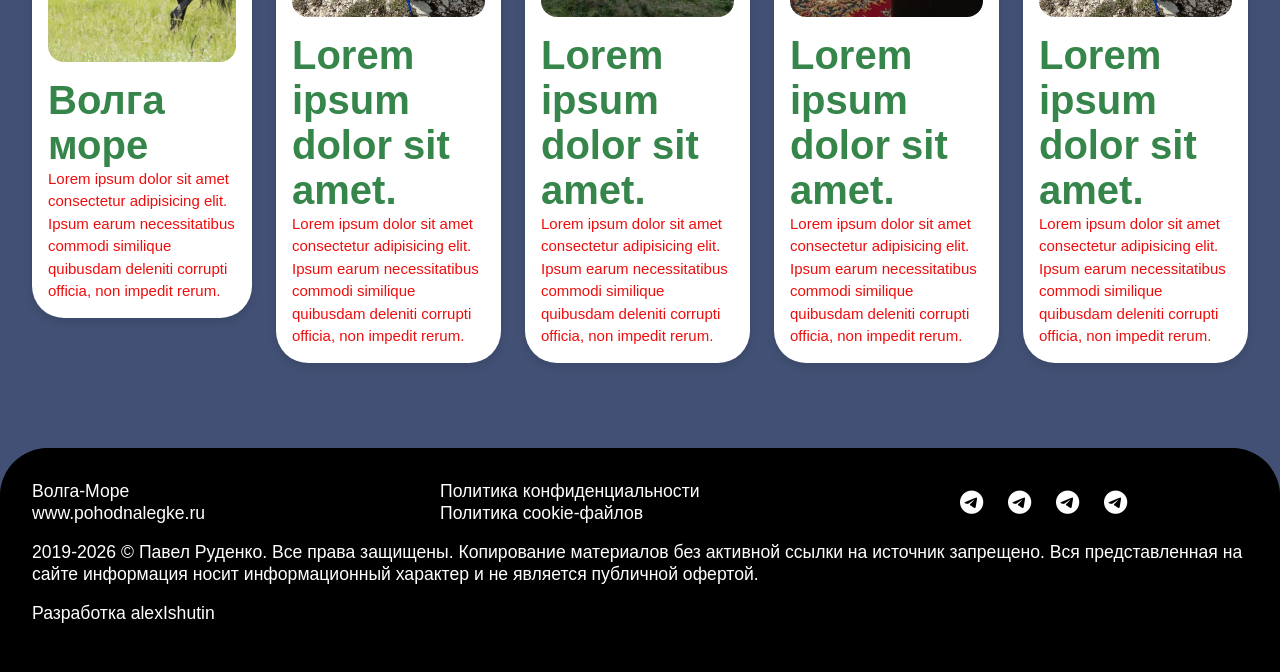
==== commit ec76d83b: "ss" ====
--- a/index.html
+++ b/index.html
@@ -112,7 +112,7 @@
 
             <li class="card" onclick="window.location.href='volgaMore.html'">
             <div class="img">
-                <img src="/fotoForOne/first.jpg" alt="img" draggable="false">
+                <img src="fotoForOne/first.jpg" alt="img" draggable="false">
             </div>
             <h2>Волга море</h2>
             <p>Lorem ipsum dolor sit amet consectetur adipisicing elit. Ipsum earum necessitatibus commodi similique quibusdam deleniti corrupti officia, non impedit rerum.</p>
@@ -120,7 +120,7 @@
 
             <li class="card">
                 <div class="img">
-                    <img src="/video/two.jpg" alt="img" draggable="false">
+                    <img src="video/two.jpg" alt="img" draggable="false">
                 </div>
                 <h2>Lorem ipsum dolor sit amet.</h2>
                 <p>Lorem ipsum dolor sit amet consectetur adipisicing elit. Ipsum earum necessitatibus commodi similique quibusdam deleniti corrupti officia, non impedit rerum.</p>
@@ -128,7 +128,7 @@
 
             <li class="card">
                 <div class="img">
-                    <img src="/video/three.jpg" alt="img" draggable="false">
+                    <img src="video/three.jpg" alt="img" draggable="false">
                 </div>
                 <h2>Lorem ipsum dolor sit amet.</h2>
                 <p>Lorem ipsum dolor sit amet consectetur adipisicing elit. Ipsum earum necessitatibus commodi similique quibusdam deleniti corrupti officia, non impedit rerum.</p>
@@ -136,7 +136,7 @@
 
             <li class="card">
                 <div class="img">
-                    <img src="/video/fore.jpg" alt="img" draggable="false">
+                    <img src="video/fore.jpg" alt="img" draggable="false">
                 </div>
                 <h2>Lorem ipsum dolor sit amet.</h2>
                 <p>Lorem ipsum dolor sit amet consectetur adipisicing elit. Ipsum earum necessitatibus commodi similique quibusdam deleniti corrupti officia, non impedit rerum.</p>
@@ -144,7 +144,7 @@
 
             <li class="card">
                 <div class="img">
-                    <img src="/video/five.jpg" alt="img" draggable="false">
+                    <img src="video/five.jpg" alt="img" draggable="false">
                 </div>
                 <h2>Lorem ipsum dolor sit amet.</h2>
                 <p>Lorem ipsum dolor sit amet consectetur adipisicing elit. Ipsum earum necessitatibus commodi similique quibusdam deleniti corrupti officia, non impedit rerum.</p>
@@ -154,7 +154,7 @@
         <div class="btn2-container">
             <div class="btn2">
                 <i class="fa-solid fa-arrow-down"></i>
-                <a href="/schedule.html">Расписание походов</a>
+                <a href="schedule.html">Расписание походов</a>
             </div>
         </div>
     </section>
--- a/stile.css
+++ b/stile.css
@@ -2,26 +2,9 @@
 
 
 @import "./elements/header/header.css";
-@import "./elements/runStrok/runStrips.css";
+
 @import "./elements/footer/footer.css";
 
-
-
-
-
-@import "./styles/videoCarousel.css";
-@import "./styles/about.css";
-@import "./styles/respons.css";
-@import "./styles/header.css";
-@import "./styles/navForPoxod.css";
-@import "./styles/contactFormSection.css";
-@import "./styles/fotoFromBento.css";
-@import "./styles/footer.css";
-@import "./styles/opinion.css";
-@import "./styles/video-carousel.css";
-@import "./styles/schedule/schedule.css";
-@import "./styles/schedule/discription.css";
-@import "./styles/roors/root.css";
 
 
 @import "./videoSection/videoMain.css";
@@ -30,6 +13,23 @@
 
 @import "./fotoSection/fotoStylesMain.css";
 @import "./fotoSection/forGeneralFotoAlbom.css";
+@import "./styles/roors/root.css";
+@import "./styles/videoCarousel.css";
+@import "./styles/about.css";
+@import "./styles/video-carousel.css";
+@import "./styles/schedule/schedule.css";
+@import "./styles/schedule/discription.css";
+@import "./styles/header.css";
+@import "./styles/navForPoxod.css";
+@import "./styles/contactFormSection.css";
+@import "./styles/fotoFromBento.css";
+@import "./styles/footer.css";
+@import "./styles/opinion.css";
+
+
+
+
+
 
 
 
@@ -137,7 +137,7 @@
 
 
 
-@media (maxwidth: 360px) {
+@media (max-width: 360px) {
     
     .section{
     max-height: 30rem;
